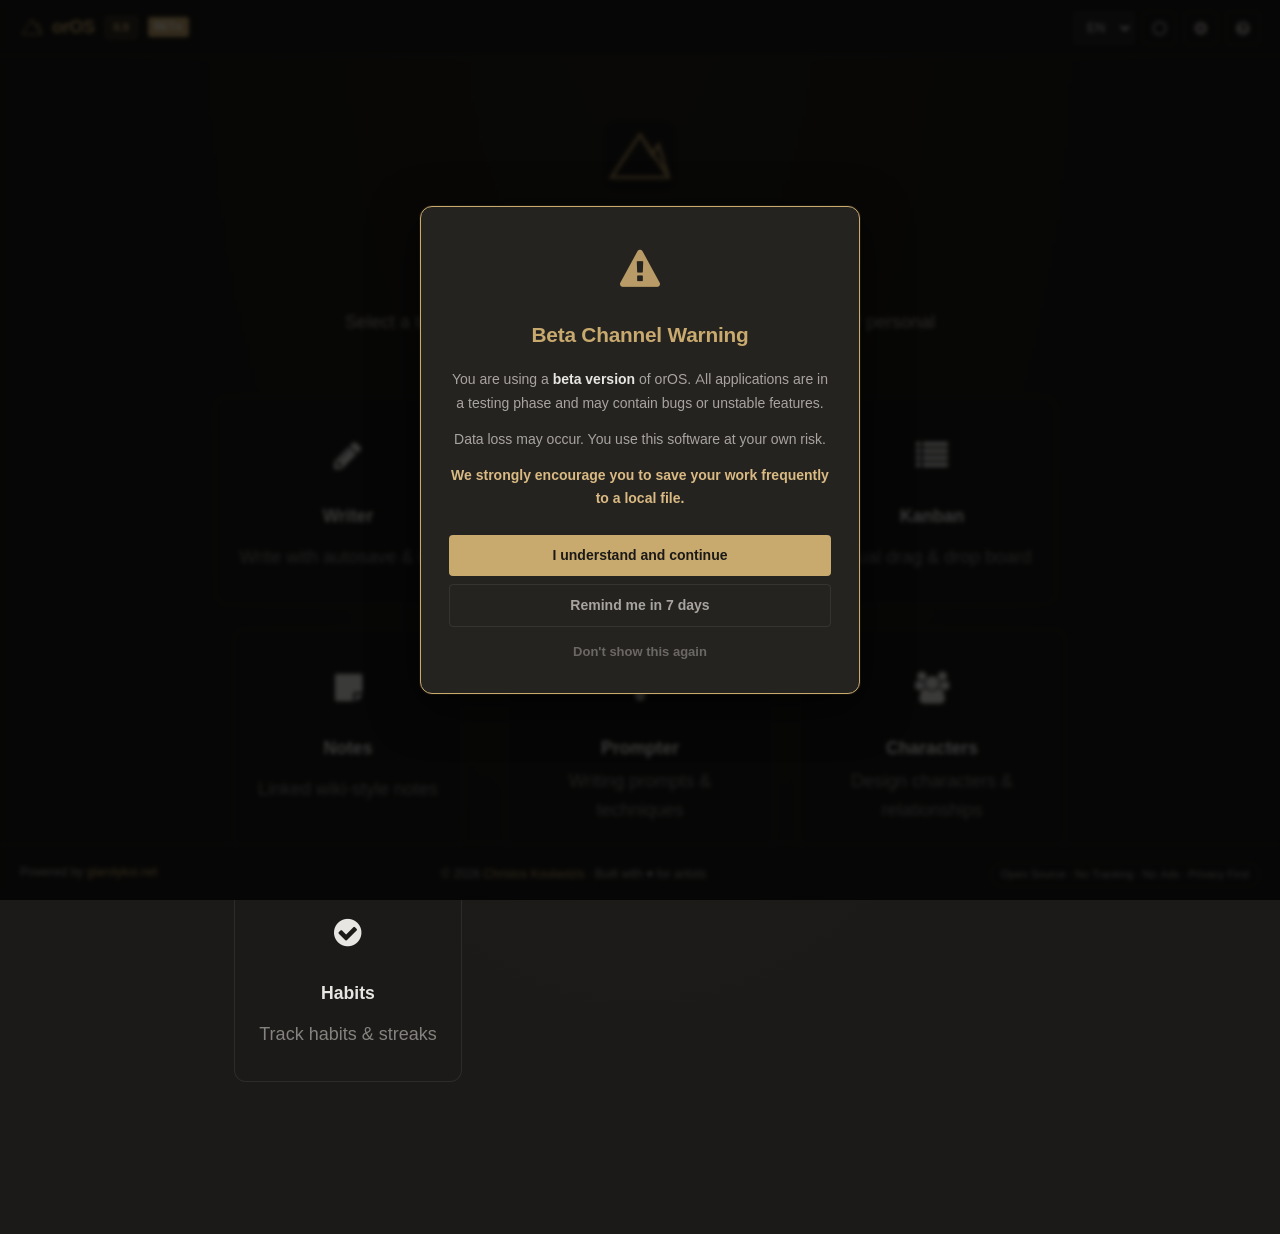
==== index.html @ 5dba9354 "Update" ====
<!DOCTYPE html>
<html lang="en">
<head>
  <meta charset="UTF-8">
  <meta name="viewport" content="width=device-width, initial-scale=1.0">
  <meta name="description" content="orOS — The artist's operating system. Privacy-first creative toolkit. Works offline. No tracking.">
  
  <!-- SEO Meta Tags -->
  <meta name="author" content="Christos Koulaxizis">
  <meta name="robots" content="index, follow">
  <meta name="googlebot" content="index, follow">
  <meta name="theme-color" content="#c8a96e">
  <meta http-equiv="Cache-Control" content="no-cache, no-store, must-revalidate">
  
  <!-- Open Graph / Facebook -->
  <meta property="og:type" content="website">
  <meta property="og:url" content="https://koulaxizis.github.io/oros-beta/">
  <meta property="og:title" content="orOS — The Artist's Operating System">
  <meta property="og:description" content="Privacy-first creative toolkit. Writer, Case Converter, Kanban, Notes, and more. Works offline. No tracking. No ads.">
  <meta property="og:image" content="https://koulaxizis.github.io/oros-beta/og-image.png">
  <meta property="og:locale" content="en_US">
  <meta property="og:site_name" content="orOS">
  
  <!-- Twitter Card -->
  <meta name="twitter:card" content="summary_large_image">
  <meta name="twitter:url" content="https://koulaxizis.github.io/oros-beta/">
  <meta name="twitter:title" content="orOS — The Artist's Operating System">
  <meta name="twitter:description" content="Privacy-first creative toolkit. Writer, Case Converter, Kanban, Notes, and more. Works offline. No tracking. No ads.">
  <meta name="twitter:image" content="https://koulaxizis.github.io/oros-beta/twitter-card.png">
  <meta name="twitter:creator" content="@koulaxizis">
  
  <!-- Additional SEO -->
  <meta name="keywords" content="text editor, case converter, kanban board, wiki notes, privacy, offline, writer, open source, Greek">
  <meta name="distribution" content="global">
  <meta name="rating" content="general">
  
  <!-- Resource Hints -->
  <link rel="preconnect" href="https://koulaxizis.github.io">
  <link rel="dns-prefetch" href="https://koulaxizis.github.io">
  <link rel="prefetch" href="assets/js/writer.js" as="script">
  <link rel="prefetch" href="assets/js/converter.js" as="script">
  <link rel="prefetch" href="assets/js/kanban.js" as="script">
  <link rel="prefetch" href="assets/js/notes.js" as="script">
  
  <!-- hreflang for multi-language -->
  <link rel="alternate" hreflang="en" href="https://koulaxizis.github.io/oros-beta/index.html">
  <link rel="alternate" hreflang="el" href="https://koulaxizis.github.io/oros-beta/index.html?lang=el">
  <link rel="alternate" hreflang="x-default" href="https://koulaxizis.github.io/oros-beta/index.html">
  
  <!-- Structured Data -->
  <script type="application/ld+json">
  {
    "@context": "https://schema.org",
    "@type": "WebSite",
    "name": "orOS",
    "url": "https://koulaxizis.github.io/oros-beta/",
    "author": {
      "@type": "Person",
      "name": "Christos Koulaxizis",
      "url": "https://koulaxizis.gr"
    },
    "description": "Privacy-first creative toolkit. Writer, Case Converter, Kanban, Notes, and more.",
    "inLanguage": ["en", "el"],
    "potentialAction": {
      "@type": "SearchAction",
      "target": "https://koulaxizis.github.io/oros-beta/?q={search_term_string}",
      "query-input": "required name=search_term_string"
    }
  }
  </script>

  <title>orOS — The Artist's Operating System</title>
  <script src="config.js"></script>
  <script>
    if ('serviceWorker' in navigator) {
      window.addEventListener('load', function() {
        navigator.serviceWorker.register(
          OROS_CONFIG.baseHref + 'service-worker.js',
          { scope: OROS_CONFIG.baseHref }
        ).catch(function(err) {
          console.warn('SW registration failed:', err);
        });
      });
    }
  </script>

  <link rel="icon" type="image/svg+xml" href="favicon.svg">
  <link rel="manifest" href="manifest.json">

  <link rel="preload" href="assets/fonts/nunito-regular.woff2" as="font" type="font/woff2" crossorigin>
  <link rel="preload" href="assets/fonts/nunito-medium.woff2" as="font" type="font/woff2" crossorigin>
  <link rel="preload" href="assets/fonts/nunito-semibold.woff2" as="font" type="font/woff2" crossorigin>
  <link rel="preload" href="assets/fonts/nunito-bold.woff2" as="font" type="font/woff2" crossorigin>
  <link rel="preload" href="assets/fonts/nunito-extrabold.woff2" as="font" type="font/woff2" crossorigin>

  <link rel="stylesheet" href="assets/css/icons.css">
  <link rel="stylesheet" href="assets/css/style.css">

  <script src="assets/js/global-settings.js" defer></script>
  <script src="assets/js/seo.js" defer></script>
  <script src="assets/js/components/header.js" defer></script>
  <script src="assets/js/components/footer.js" defer></script>
  <script src="assets/js/main.js" defer></script>

  <style>
    .tool-card-wrapper { position: relative; }
    .tool-info-btn {
      position: absolute;
      top: 8px;
      right: 8px;
      z-index: 10;
      background: var(--bg-panel, #1e1e2e);
      border: 1px solid var(--border-color, #333);
      border-radius: 50%;
      width: 28px;
      height: 28px;
      display: flex;
      align-items: center;
      justify-content: center;
      cursor: pointer;
      color: var(--text-muted, #888);
      font-size: 0.8rem;
      opacity: 0.6;
      transition: opacity 0.2s;
    }
    .tool-info-btn:hover {
      opacity: 1;
      color: var(--primary, #6d4aff);
    }
	
	/* Hide Zen Mode toggle on landing page only */
.landing-page .zen-mode-toggle,
.landing-page #toggle-zen-mode,
.landing-page [data-action="zen"] {
  display: none !important;
}

  </style>
</head>
<body class="landing-page noscript">
  <script>document.body.classList.remove('noscript'); document.body.classList.add('js-enabled');</script>

  <noscript>
    <div class="noscript-message">JavaScript is required for orOS to function. Please enable JavaScript to use this application.</div>
  </noscript>

  <div id="oros-header"></div>

  <section class="hero">
    <div class="container">
      <div class="hero-content">
        <img src="favicon.svg" alt="orOS Logo" class="hero-logo" loading="eager">
        <h1>orOS</h1>
        <p data-i18n="site_tagline">The artist's operating system</p>
        <p data-i18n="tools_intro">Select a tool below. All applications work offline and respect your personal data.</p>
      </div>

      <div class="tools-grid">
        <div class="tool-card-wrapper">
          <a href="writer.html" class="tool-card" aria-label="Open Writer — rich text editor with autosave">
            <div class="tool-icon"><i class="fa fa-pencil"></i></div>
            <h2 class="tool-name" data-i18n="editor_name">Writer</h2>
            <p class="tool-desc" data-i18n="editor_desc">Write with autosave &amp; stats</p>
          </a>
          <button class="tool-info-btn" id="writer-info-btn" aria-label="Writer features" title="Writer features">
            <i class="fa fa-question-circle"></i>
          </button>
        </div>
        <a href="converter.html" class="tool-card" aria-label="Open Case Converter — text transformation tool">
          <div class="tool-icon"><i class="fa fa-text-width"></i></div>
          <h2 class="tool-name" data-i18n="converter_name">Case Converter</h2>
          <p class="tool-desc" data-i18n="converter_desc">Transform text case easily</p>
        </a>
        <a href="kanban.html" class="tool-card" aria-label="Open Kanban — drag and drop kanban board">
          <div class="tool-icon"><i class="fa fa-list-ul"></i></div>
          <h2 class="tool-name" data-i18n="kanban_name">Kanban</h2>
          <p class="tool-desc" data-i18n="kanban_desc">Visual drag &amp; drop board</p>
        </a>
        <a href="notes.html" class="tool-card" aria-label="Open Notes — wiki-style note taking app">
          <div class="tool-icon"><i class="fa fa-sticky-note-o"></i></div>
          <h2 class="tool-name" data-i18n="notes_name">Notes</h2>
          <p class="tool-desc" data-i18n="notes_desc">Linked wiki-style notes</p>
        </a>
        <a href="prompter.html" class="tool-card" aria-label="Open Prompter — writing prompts and inspiration">
          <div class="tool-icon"><i class="fa fa-lightbulb-o"></i></div>
          <h2 class="tool-name" data-i18n="prompter_name">Prompter</h2>
          <p class="tool-desc" data-i18n="prompter_desc">Writing prompts &amp; techniques</p>
        </a>
        <a href="characters.html" class="tool-card" aria-label="Open Characters — character design and relationship mapping">
          <div class="tool-icon"><i class="fa fa-users"></i></div>
          <h2 class="tool-name" data-i18n="characters_name">Characters</h2>
          <p class="tool-desc" data-i18n="characters_desc">Design characters &amp; relationships</p>
        </a>
        <a href="habits.html" class="tool-card" aria-label="Open Habit Tracker — build and track daily habits">
          <div class="tool-icon"><i class="fa fa-check-circle"></i></div>
          <h2 class="tool-name" data-i18n="habits_name">Habits</h2>
          <p class="tool-desc" data-i18n="habits_desc">Track habits &amp; streaks</p>
        </a>
      </div>
    </div>
  </section>

  <!-- Writer Features Modal -->
  <div class="dialog-overlay" id="writer-features-overlay" style="display:none;">
    <div class="dialog dialog-large">
      <div class="dialog-header">
        <h3>Writer — Features</h3>
        <button class="dialog-close" id="btn-close-writer-features"><i class="fa fa-times"></i></button>
      </div>
      <div class="dialog-body">
        <ul class="help-list" style="columns:2;column-gap:32px;line-height:2;">
          <li>Multiple document tabs</li>
          <li>Auto-save on every keystroke</li>
          <li>Writing goals with lock option</li>
          <li>Document outline navigation</li>
          <li>Word frequency analysis</li>
          <li>Comments with text highlighting</li>
          <li>Footnotes with click-to-highlight</li>
          <li>Auto-generated table of contents</li>
          <li>Track changes with accept/reject</li>
          <li>Document templates (built-in + custom)</li>
          <li>Version history with restore</li>
          <li>Special characters &amp; emoji picker</li>
          <li>Writing session timer (Pomodoro)</li>
          <li>Distraction-free Zen Mode</li>
          <li>Quick format menu (Alt + Right-click)</li>
          <li>Smart typography (auto-convert quotes, symbols)</li>
          <li>Custom auto-correction rules</li>
          <li>Typewriter sound effect</li>
          <li>Ctrl+Click links open in new tab</li>
          <li>Import .txt, .md, .rtf, .html</li>
          <li>Export to .txt, .md, .html, .rtf, .pdf</li>
          <li>Database export (settings + all documents)</li>
        </ul>
      </div>
      <div class="dialog-actions">
        <button class="btn-primary" id="btn-close-writer-features-ok">OK</button>
      </div>
    </div>
  </div>

  <div class="settings-modal">
    <div class="settings-modal-overlay"></div>
    <div class="settings-modal-content">
      <div class="settings-header">
        <h2 data-i18n="settings">Settings</h2>
        <button class="settings-close" aria-label="Close settings"><i class="fa fa-times"></i></button>
      </div>
      <div class="settings-body">
        <div class="toggles-container">
  <div class="toggle-row">
    <span class="toggle-label" data-i18n="install_app">Install as App</span>
    <button class="btn-install" id="btn-install" disabled data-i18n="install_app">Install</button>
  </div>
</div>
      </div>
    </div>
  </div>

  <div id="oros-footer"></div>
  
  <script>
    (function() {
      function openModal() {
        var d = document.getElementById('writer-features-overlay');
        if (d) d.style.display = 'flex';
      }
      function closeModal() {
        var d = document.getElementById('writer-features-overlay');
        if (d) d.style.display = 'none';
      }
      document.addEventListener('click', function(e) {
        var infoBtn = e.target.closest ? e.target.closest('#writer-info-btn') : null;
        if (infoBtn) {
          e.preventDefault();
          e.stopPropagation();
          openModal();
          return;
        }
        var closeBtn = e.target.closest ? e.target.closest('#btn-close-writer-features, #btn-close-writer-features-ok') : null;
        if (closeBtn) {
          closeModal();
          return;
        }
        var overlay = e.target.closest ? e.target.closest('#writer-features-overlay') : null;
        if (overlay && e.target.classList.contains('dialog-overlay')) {
          closeModal();
        }
      });
    })();
  </script>

  <!-- ===== ZEN MODE + HELP BUTTON ===== -->
  <script>
    (function() {
      'use strict';

      // --- Help Button → Beta Warning ---
      // Delegated handler — catches help button regardless of when header loads
      document.addEventListener('click', function(e) {
        var helpBtn = e.target.closest ? e.target.closest('#btn-help, .help-btn, [data-help]') : null;
        if (!helpBtn) {
          if (e.target && e.target.id === 'btn-help') helpBtn = e.target;
        }
        if (helpBtn) {
          e.preventDefault();
          e.stopPropagation();
          var overlay = document.getElementById('beta-popup-overlay');
          if (overlay) {
            overlay.classList.add('visible');
          }
        }
      }, true); // capture phase to catch early
    })();
  </script>

  <!-- ===== BETA WARNING POPUP ===== -->
  <div class="beta-popup-overlay" id="beta-popup-overlay">
    <div class="beta-popup">
      <div class="beta-popup-icon">
        <i class="fa fa-exclamation-triangle"></i>
      </div>
      <h2 class="beta-popup-title" data-i18n="beta_popup_title">Beta Channel Warning</h2>
      <div class="beta-popup-body">
        <p id="beta-popup-p1">You are using a <strong>beta version</strong> of orOS. All applications are in a testing phase and may contain bugs or unstable features.</p>
        <p id="beta-popup-p2">Data loss may occur. You use this software at your own risk.</p>
        <p id="beta-popup-p3" class="beta-popup-emphasis">We strongly encourage you to save your work frequently to a local file.</p>
      </div>
      <div class="beta-popup-actions">
        <button class="beta-popup-btn primary" id="beta-popup-accept" data-i18n="beta_popup_accept">I understand and continue</button>
        <button class="beta-popup-btn secondary" id="beta-popup-remind" data-i18n="beta_popup_remind">Remind me in 7 days</button>
        <button class="beta-popup-btn tertiary" id="beta-popup-never" data-i18n="beta_popup_never">Don't show this again</button>
      </div>
    </div>
  </div>

  <script>
    // ===== BETA WARNING LOGIC =====
    (function() {
      'use strict';

      var LS_NEVER = 'oros_beta_warning_never';
      var LS_REMIND = 'oros_beta_warning_remind';
      var SEVEN_DAYS = 7 * 24 * 60 * 60 * 1000;

      function isBetaChannel() {
        if (typeof OROS_CONFIG === 'undefined') return false;
        var ch = OROS_CONFIG.channel || OROS_CONFIG.environment || '';
        return ch.toString().toUpperCase() === 'BETA';
      }

      function shouldShowPopup() {
        if (!isBetaChannel()) return false;
        if (localStorage.getItem(LS_NEVER) === 'true') return false;
        var remindTs = parseInt(localStorage.getItem(LS_REMIND) || '0', 10);
        if (remindTs && (Date.now() - remindTs) < SEVEN_DAYS) return false;
        return true;
      }

      function showPopup() {
        var overlay = document.getElementById('beta-popup-overlay');
        if (overlay) overlay.classList.add('visible');
      }

      function hidePopup() {
        var overlay = document.getElementById('beta-popup-overlay');
        if (overlay) overlay.classList.remove('visible');
      }

      function getTrans(key) {
        var lang = localStorage.getItem('oros-language') || 'en';
        var t = (window.OROS_TRANSLATIONS && window.OROS_TRANSLATIONS[lang]) || {};
        return t[key] || key;
      }

      // Localize buttons and paragraphs
      function localizeButtons() {
        // Buttons (plain text)
        var btns = [
          { id: 'beta-popup-accept', key: 'beta_popup_accept' },
          { id: 'beta-popup-remind', key: 'beta_popup_remind' },
          { id: 'beta-popup-never', key: 'beta_popup_never' }
        ];
        btns.forEach(function(b) {
          var el = document.getElementById(b.id);
          if (el && !el.dataset.localized) {
            el.textContent = getTrans(b.key);
            el.dataset.localized = 'true';
          }
        });

        // Paragraphs (innerHTML preserves <strong> etc.)
        var paras = [
          { id: 'beta-popup-p1', key: 'beta_popup_p1', fallback: 'You are using a <strong>beta version</strong> of orOS. All applications are in a testing phase and may contain bugs or unstable features.' },
          { id: 'beta-popup-p2', key: 'beta_popup_p2', fallback: 'Data loss may occur. You use this software at your own risk.' },
          { id: 'beta-popup-p3', key: 'beta_popup_p3', fallback: 'We strongly encourage you to save your work frequently to a local file.' }
        ];
        paras.forEach(function(p) {
          var el = document.getElementById(p.id);
          if (el && !el.dataset.localized) {
            var val = getTrans(p.key);
            el.innerHTML = (val && val !== p.key) ? val : p.fallback;
            el.dataset.localized = 'true';
          }
        });

        // Title
        var title = document.querySelector('.beta-popup-title');
        if (title && !title.dataset.localized) {
          var tVal = getTrans('beta_popup_title');
          title.textContent = (tVal && tVal !== 'beta_popup_title') ? tVal : 'Beta Channel Warning';
          title.dataset.localized = 'true';
        }
      }

      function init() {
        if (!shouldShowPopup()) return;

        var overlay = document.getElementById('beta-popup-overlay');
        if (!overlay) return;

        localizeButtons();

        // Small delay so it doesn't feel jarring
        setTimeout(showPopup, 600);

        // Accept — just close
        var acceptBtn = document.getElementById('beta-popup-accept');
        if (acceptBtn) {
          acceptBtn.addEventListener('click', function() {
            hidePopup();
          });
        }

        // Remind in 7 days
        var remindBtn = document.getElementById('beta-popup-remind');
        if (remindBtn) {
          remindBtn.addEventListener('click', function() {
            localStorage.setItem(LS_REMIND, String(Date.now()));
            localStorage.removeItem(LS_NEVER);
            hidePopup();
          });
        }

        // Never show again
        var neverBtn = document.getElementById('beta-popup-never');
        if (neverBtn) {
          neverBtn.addEventListener('click', function() {
            localStorage.setItem(LS_NEVER, 'true');
            localStorage.removeItem(LS_REMIND);
            hidePopup();
          });
        }

        // Re-localize when language changes
        window.addEventListener('oros-language-changed', localizeButtons);
        document.addEventListener('languageChanged', localizeButtons);
      }

      if (document.readyState === 'loading') {
        document.addEventListener('DOMContentLoaded', init);
      } else {
        init();
      }
    })();
  </script>

  <script>
    if ('serviceWorker' in navigator) {
      window.addEventListener('load', function() {
        navigator.serviceWorker.register('service-worker.js').catch(function(err) {
          console.warn('SW registration failed:', err);
        });
      });
    }
  </script>

</body>
</html>
---- assets/css/icons.css ----
/* ============================================
   orOS Fork Awesome Icons — Self-hosted
   All icons for Writer, Converter, Kanban, Notes
   ============================================ */

@font-face {
  font-family: 'ForkAwesome';
  font-style: normal;
  font-weight: 400;
  font-display: block;
  src: url('../fonts/forkawesome-webfont.woff2') format('woff2'),
       url('../fonts/forkawesome-webfont.woff') format('woff'),
       url('../fonts/forkawesome-webfont.ttf') format('truetype');
}

.fa {
  font-family: 'ForkAwesome';
  font-weight: 400;
  font-style: normal;
  line-height: 1;
  display: inline-block;
  text-rendering: auto;
  -webkit-font-smoothing: antialiased;
  -moz-osx-font-smoothing: grayscale;
}

/* ===== HEADER ICONS ===== */
.fa-eye-slash:before   { content: '\f070'; }
.fa-eye:before         { content: '\f06e'; }
.fa-cog:before          { content: '\f013'; }
.fa-sun-o:before        { content: '\f185'; }
.fa-moon-o:before       { content: '\f186'; }

/* ===== TOOLBAR — FILE ACTIONS ===== */
.fa-save:before          { content: '\f0c7'; }
.fa-folder-open:before   { content: '\f07c'; }
.fa-trash-o:before       { content: '\f014'; }
.fa-trash:before         { content: '\f1f8'; }
.fa-download:before      { content: '\f019'; }
.fa-pencil:before        { content: '\f040'; }
.fa-copy:before          { content: '\f0c5'; }

/* ===== TOOLBAR — FORMATTING ===== */
.fa-bold:before          { content: '\f032'; }
.fa-italic:before        { content: '\f033'; }
.fa-underline:before     { content: '\f0cd'; }
.fa-strikethrough:before { content: '\f0cc'; }
.fa-header:before        { content: '\f1dc'; }
.fa-list-ul:before       { content: '\f03a'; }
.fa-list-ol:before       { content: '\f0cb'; }
.fa-code:before          { content: '\f121'; }
.fa-font:before          { content: '\f031'; }

/* ===== TOOLBAR — TOOLS ===== */
.fa-bullseye:before      { content: '\f140'; }
.fa-info-circle:before   { content: '\f05a'; }
.fa-search:before        { content: '\f002'; }
.fa-bar-chart:before     { content: '\f080'; }
.fa-sliders:before       { content: '\f1de'; }

/* ===== GOAL BAR ===== */
.fa-check:before         { content: '\f00c'; }
.fa-times:before         { content: '\f00d'; }

/* ===== FIND & REPLACE ===== */
.fa-exchange:before      { content: '\f0ec'; }
.fa-refresh:before       { content: '\f021'; }

/* ===== DROPDOWN ===== */
.fa-caret-down:before    { content: '\f0d7'; }

/* ===== CONTEXT MENU ===== */
.fa-undo:before          { content: '\f0e2'; }
.fa-repeat:before        { content: '\f01e'; }

/* ===== ALIGNMENT ===== */
.fa-align-left:before    { content: '\f036'; }
.fa-align-center:before  { content: '\f037'; }
.fa-align-right:before   { content: '\f038'; }
.fa-align-justify:before { content: '\f039'; }

/* ===== CONVERTER ===== */
.fa-text-width:before    { content: '\f035'; }
.fa-arrow-down:before     { content: '\f063'; }

/* ===== LANDING PAGE TOOL CARDS ===== */
.fa-book:before          { content: '\f02d'; }
.fa-sticky-note-o:before { content: '\f249'; }

/* ===== KANBAN ICONS ===== */
.fa-plus:before          { content: '\f067'; }
.fa-calendar:before      { content: '\f073'; }
.fa-tag:before           { content: '\f02b'; }
.fa-tags:before          { content: '\f02c'; }
.fa-ellipsis-v:before    { content: '\f142'; }
.fa-archive:before       { content: '\f187'; }

/* ===== NOTES ICONS ===== */
.fa-folder:before        { content: '\f07b'; }
.fa-folder-o:before      { content: '\f114'; }
.fa-folder-open-o:before { content: '\f115'; }
.fa-file-text-o:before   { content: '\f0f6'; }
.fa-file-text:before     { content: '\f15c'; }
.fa-chevron-right:before { content: '\f054'; }
.fa-bars:before          { content: '\f0c9'; }
.fa-share-square-o:before { content: '\f14d'; }
.fa-columns:before       { content: '\f0db'; }
.fa-edit:before           { content: '\f044'; }
.fa-link:before           { content: '\f0c1'; }
.fa-clock-o:before        { content: '\f017'; }

/* ===== UTILITY ===== */
.fa-arrow-up:before      { content: '\f062'; }
.fa-arrow-right:before   { content: '\f061'; }
.fa-thumb-tack:before    { content: '\f08d'; }

/* ===== NOTES — MISSING ICONS ===== */
.fa-share-alt:before       { content: '\f1e0'; }
.fa-terminal:before        { content: '\f120'; }
.fa-file-o:before          { content: '\f016'; }
.fa-file-word-o:before     { content: '\f1c2'; }
.fa-file-pdf-o:before      { content: '\f1c1'; }
.fa-database:before        { content: '\f1c0'; }
.fa-upload:before          { content: '\f093'; }
.fa-chevron-up:before      { content: '\f077'; }
.fa-scissors:before        { content: '\f0c4'; }
.fa-clipboard:before       { content: '\f0ea'; }
.fa-check-square-o:before  { content: '\f046'; }

/* ===== PROMPTER ICONS ===== */
.fa-random:before         { content: '\f074'; }
.fa-quote-left:before     { content: '\f10d'; }
.fa-quote-right:before    { content: '\f10e'; }
.fa-music:before          { content: '\f001'; }
.fa-lightbulb-o:before    { content: '\f0eb'; }
.fa-comment:before        { content: '\f075'; }
.fa-comment-o:before      { content: '\f0e5'; } /* ADDED */
.fa-envelope:before       { content: '\f0e0'; }
.fa-star:before           { content: '\f005'; }
.fa-star-o:before         { content: '\f006'; }
.fa-filter:before         { content: '\f0b0'; }

/* ===== CHARACTERS & BETA POPUP ===== */
.fa-users:before                 { content: '\f0c0'; }
.fa-exclamation-triangle:before  { content: '\f071'; }

/* ===== WRITER — MISSING ICONS ===== */
.fa-minus:before        { content: '\f068'; }
.fa-table:before        { content: '\f0ce'; }
.fa-picture-o:before    { content: '\f03e'; }
.fa-indent:before       { content: '\f03c'; }
.fa-outdent:before      { content: '\f03b'; }
.fa-subscript:before    { content: '\f12c'; }
.fa-superscript:before  { content: '\f12b'; }

/* ===== HELP BUTTON ===== */
.fa-question-circle:before { content: '\f059'; }

/* ===== FIND NAVIGATION ===== */
.fa-chevron-down:before { content: '\f078'; }
.fa-chevron-up:before   { content: '\f077'; }
.fa-chevron-left:before { content: '\f053'; }

/* ===== HABIT TRACKER ICONS ===== */
.fa-check-circle:before       { content: '\f058'; }
.fa-heart:before              { content: '\f004'; }
.fa-fire:before               { content: '\f06d'; }
.fa-trophy:before             { content: '\f091'; }
.fa-leaf:before               { content: '\f06c'; }
.fa-bolt:before               { content: '\f0e7'; }
.fa-rocket:before             { content: '\f135'; }
.fa-coffee:before             { content: '\f0f4'; }
.fa-dumbbell:before           { content: '\f109'; }
.fa-water:before              { content: '\f043'; }
.fa-bed:before                { content: '\f236'; }
.fa-running:before            { content: '\f2eb'; }
.fa-apple-whole:before        { content: '\f179'; }
.fa-brain:before              { content: '\f0e4'; }
.fa-spa:before                { content: '\f06c'; }

/* ===== NEWLY ADDED ICONS (Fix #14-#22) ===== */
.fa-keyboard-o:before         { content: '\f11c'; } /* ADDED */
.fa-list-alt:before           { content: '\f022'; } /* ADDED */
.fa-pencil-square-o:before    { content: '\f044'; } /* ADDED */
.fa-history:before            { content: '\f1da'; } /* ADDED */
.fa-sitemap:before            { content: '\f0e8'; } /* ADDED */
.fa-play:before               { content: '\f04b'; } /* ADDED */
.fa-stop:before               { content: '\f04d'; } /* ADDED */
.fa-pause:before              { content: '\f04c'; } /* ADDED */

/* ===== PHASE 3 — MISSING ICONS ===== */
.fa-bookmark:before       { content: '\f02e'; }
.fa-bookmark-o:before     { content: '\f097'; }
.fa-camera:before          { content: '\f030'; }
.fa-paragraph:before       { content: '\f1dd'; }
.fa-video-camera:before { content: '\f03d'; }
---- assets/css/style.css ----
/* ============================================
   orOS — Global Stylesheet v1.0
   Shared: Fonts, Variables, Layout, Components
   ============================================ */

/* ===== FONTS ===== */
@font-face {
  font-family: 'Nunito';
  font-style: normal;
  font-weight: 400;
  font-display: swap;
  src: url('../fonts/nunito-regular.woff2') format('woff2');
}
@font-face {
  font-family: 'Nunito';
  font-style: normal;
  font-weight: 500;
  font-display: swap;
  src: url('../fonts/nunito-medium.woff2') format('woff2');
}
@font-face {
  font-family: 'Nunito';
  font-style: normal;
  font-weight: 600;
  font-display: swap;
  src: url('../fonts/nunito-semibold.woff2') format('woff2');
}
@font-face {
  font-family: 'Nunito';
  font-style: normal;
  font-weight: 700;
  font-display: swap;
  src: url('../fonts/nunito-bold.woff2') format('woff2');
}
@font-face {
  font-family: 'Nunito';
  font-style: normal;
  font-weight: 800;
  font-display: swap;
  src: url('../fonts/nunito-extrabold.woff2') format('woff2');
}

/* ===== VARIABLES ===== */
:root {
  --font-primary: 'Nunito', -apple-system, BlinkMacSystemFont, 'Segoe UI', Roboto, sans-serif;
  --bg-dark: #1b1a18;
  --bg-surface: #1b1a18;
  --bg-toolbar: #141312;
  --bg-panel: #252320;
  --bg-input: #28262a;
  --bg-hover: rgba(255, 255, 255, 0.06);
  --text-primary: #e8e6e3;
  --text-secondary: #a8a4a0;
  --text-muted: #6b6864;
  --accent-gold: #c8a96e;
  --accent-gold-light: #daba83;
  --accent-gold-dim: rgba(200, 169, 110, 0.15);
  --border-color: rgba(255, 255, 255, 0.08);
  --border-hover: rgba(255, 255, 255, 0.15);
  --danger: #e57373;
  --success: #81c784;
  --radius-sm: 4px;
  --radius-md: 8px;
  --radius-lg: 12px;
  --transition: 150ms ease;
}

/* ===== RESET ===== */
* {
  margin: 0;
  padding: 0;
  box-sizing: border-box;
}

html {
  height: 100%;
}

body {
  height: 100%;
  overflow: hidden;
  font-family: var(--font-primary);
  background: var(--bg-dark);
  color: var(--text-primary);
  font-size: 15px;
  line-height: 1.6;
  -webkit-font-smoothing: antialiased;
  -moz-osx-font-smoothing: grayscale;
}

/* ===== LANDING PAGE OVERRIDE ===== */
body.landing-page {
  height: auto !important;
  min-height: 100vh;
  overflow-y: auto !important;
}

/* ===== KANBAN PAGE OVERRIDE ===== */
body.kanban-page {
  height: 100vh;
  overflow-y: auto !important;
  overflow-x: hidden;
}

/* ===== HEADER COMPONENT ===== */
.header {
  position: fixed;
  top: 0;
  left: 0;
  right: 0;
  height: 56px;
  background: var(--bg-dark);
  border-bottom: 1px solid var(--border-color);
  z-index: 1000;
  display: flex;
  align-items: center;
}

.header .header-content {
  display: flex;
  align-items: center;
  justify-content: space-between;
  width: 100%;
  max-width: 1400px;
  margin: 0 auto;
  padding: 0 20px;
}

.header-left {
  display: flex;
  align-items: center;
  gap: 10px;
}

.logo-link {
  display: flex;
  align-items: center;
  gap: 8px;
  text-decoration: none;
  color: var(--text-primary);
}

.logo-icon {
  width: 24px;
  height: 24px;
  flex-shrink: 0;
}

.logo-text {
  font-family: var(--font-primary);
  font-size: 18px;
  font-weight: 700;
  letter-spacing: -0.02em;
  color: var(--accent-gold);
}

.version-badge {
  background: var(--accent-gold-dim);
  color: var(--accent-gold-light);
  font-size: 11px;
  padding: 2px 8px;
  border-radius: var(--radius-sm);
  font-weight: 600;
  border: 1px solid var(--border-color);
}

.channel-badge.beta {
  font-size: 10px;
  font-weight: 700;
  color: #fff;
  background: var(--accent-gold);
  padding: 2px 6px;
  border-radius: 3px;
  letter-spacing: 0.5px;
}

.header-right {
  display: flex;
  align-items: center;
  gap: 8px;
}

.lang-select {
  background: var(--bg-input);
  color: var(--text-primary);
  border: 1px solid var(--border-color);
  border-radius: var(--radius-sm);
  padding: 5px 8px;
  font-family: var(--font-primary);
  font-size: 13px;
  cursor: pointer;
  outline: none;
  min-width: 60px;
}

.lang-select:hover {
  border-color: var(--border-hover);
}

.lang-select:focus {
  border-color: var(--accent-gold);
}

.header-btn {
  background: none;
  border: 1px solid var(--border-color);
  color: var(--text-secondary);
  width: 34px;
  height: 34px;
  border-radius: var(--radius-sm);
  cursor: pointer;
  display: flex;
  align-items: center;
  justify-content: center;
  font-size: 16px;
  transition: var(--transition);
  font-family: inherit;
}

.header-btn:hover {
  color: var(--accent-gold);
  border-color: var(--accent-gold);
  background: var(--accent-gold-dim);
}

/* ===== FOOTER COMPONENT ===== */
.footer {
  position: fixed;
  bottom: 0;
  left: 0;
  right: 0;
  height: 56px;
  background: var(--bg-dark);
  border-top: 1px solid var(--border-color);
  z-index: 1000;
  display: flex;
  align-items: center;
}

.footer-content {
  display: flex;
  align-items: center;
  justify-content: space-between;
  width: 100%;
  padding: 0 20px;
  box-sizing: border-box;
  gap: 20px;
}

.footer-left {
  display: flex;
  align-items: center;
  gap: 8px;
  font-size: 12px;
  color: var(--text-secondary);
  white-space: nowrap;
}

.footer-version {
  font-weight: 600;
  color: var(--accent-gold);
}

.footer-date {
  color: var(--text-secondary);
}

.footer-center {
  text-align: center;
  flex: 1;
}

.footer-credits {
  font-size: 12px;
  color: var(--text-secondary);
}

.footer-link {
  color: var(--accent-gold);
  text-decoration: none;
}

.footer-link:hover {
  text-decoration: underline;
}

.footer-right {
  white-space: nowrap;
}

.footer-badge {
  font-size: 11px;
  color: var(--text-secondary);
  padding: 4px 10px;
  border: 1px solid var(--border-color);
  border-radius: 12px;
}

.footer-powered {
  font-size: 12px;
  color: var(--text-secondary);
  white-space: nowrap;
}

/* ===== BACK TO TOP BUTTON ===== */
.back-to-top {
  position: fixed;
  bottom: 2rem;
  right: 2rem;
  background-color: var(--accent-gold);
  color: white;
  border: none;
  border-radius: 50%;
  width: 3rem;
  height: 3rem;
  cursor: pointer;
  opacity: 0;
  visibility: hidden;
  transition: all 0.3s;
  z-index: 99;
  font-size: 1.2rem;
  font-weight: 700;
  display: flex;
  align-items: center;
  justify-content: center;
}

.back-to-top.visible {
  opacity: 1;
  visibility: visible;
}

.back-to-top:hover {
  transform: translateY(-3px);
  box-shadow: 0 5px 15px rgba(200, 169, 110, 0.4);
}

/* ===== LANDING PAGE HERO & TOOLS GRID ===== */
.hero {
  text-align: center;
  padding: calc(4rem + 56px) 0 4rem;
  background: linear-gradient(135deg, var(--bg-surface), var(--bg-dark));
  position: relative;
}

.hero::after {
  content: '';
  position: absolute;
  inset: 0;
  background: radial-gradient(ellipse at 50% 0%, rgba(200, 169, 110, 0.06) 0%, transparent 60%);
  pointer-events: none;
  z-index: 0;
}

.hero > .container {
  position: relative;
  z-index: 1;
}

.hero-logo {
  width: 72px;
  height: 72px;
  margin-bottom: 1rem;
  opacity: 0.85;
}

.hero h1 {
  font-family: var(--font-primary);
  font-size: 3.5rem;
  margin-bottom: 0.5rem;
  letter-spacing: -0.03em;
  line-height: 1;
}

.hero h1 b {
  font-weight: 800;
}

.hero h1 i {
  font-style: normal;
  color: var(--accent-gold);
  font-weight: 800;
}

.hero p {
  color: var(--text-secondary);
  font-size: 1.125rem;
  max-width: 600px;
  margin: 0 auto;
  font-weight: 500;
}

.container {
  max-width: 900px;
  margin: 0 auto;
  padding: 0 1.5rem;
  width: 100%;
}

.tools-grid {
  display: grid;
  grid-template-columns: repeat(auto-fill, minmax(250px, 1fr));
  gap: 1.5rem;
  padding: 2rem 0 calc(2rem + 56px);
  justify-items: center;
}

.tool-card {
  background-color: var(--bg-surface);
  border: 1px solid var(--border-color);
  border-radius: var(--radius-lg);
  padding: 1.5rem;
  text-decoration: none;
  color: var(--text-primary);
  transition: transform 0.25s cubic-bezier(0.4, 0, 0.2, 1),
              box-shadow 0.25s cubic-bezier(0.4, 0, 0.2, 1),
              border-color 0.25s ease;
  display: flex;
  flex-direction: column;
  align-items: center;
  text-align: center;
  min-width: 220px;
  max-width: 300px;
}

.tool-card:hover {
  transform: translateY(-6px);
  box-shadow: 0 12px 36px rgba(0, 0, 0, 0.2), 0 0 0 1px rgba(200, 169, 110, 0.15);
  border-color: var(--accent-gold);
}

.tool-card:hover .tool-icon {
  color: var(--accent-gold);
  transform: scale(1.1);
  transition: transform 0.25s ease, color 0.25s ease;
}

.tool-icon {
  font-size: 2.5rem;
  margin-bottom: 1rem;
  transition: transform 0.25s ease, color 0.25s ease;
}

.tool-icon .fa {
  font-size: 2rem;
}

.tool-name {
  font-size: 1.1rem;
  font-weight: 700;
  margin-bottom: 0.3rem;
}

.tool-desc {
  font-size: 0.78rem;
  color: var(--text-secondary);
  opacity: 0.75;
  min-height: 2.5em;
  display: flex;
  align-items: center;
  justify-content: center;
  text-align: center;
}

/* ===== SETTINGS MODAL ===== */
.settings-modal {
  position: fixed;
  inset: 0;
  z-index: 10002;
  display: flex;
  align-items: center;
  justify-content: center;
  opacity: 0;
  pointer-events: none;
  font-family: var(--font-primary);
  transition: opacity 0.2s ease;
}

.settings-modal.visible {
  opacity: 1;
  pointer-events: auto;
}

.settings-modal-overlay {
  position: absolute;
  inset: 0;
  background: rgba(0, 0, 0, 0.6);
}

.settings-modal-content {
  position: relative;
  background: var(--bg-panel);
  border: 1px solid var(--border-color);
  border-radius: 12px;
  width: 520px;
  max-width: 90vw;
  max-height: 80vh;
  overflow-y: auto;
  box-shadow: 0 8px 32px rgba(0, 0, 0, 0.5);
}

.settings-header {
  display: flex;
  align-items: center;
  justify-content: space-between;
  padding: 16px 20px;
  border-bottom: 1px solid var(--border-color);
}

.settings-header h2 {
  margin: 0;
  font-size: 18px;
  font-weight: 600;
  color: var(--text-primary);
}

.settings-close {
  background: none;
  border: none;
  color: var(--text-secondary);
  font-size: 22px;
  cursor: pointer;
  padding: 0;
  width: 28px;
  height: 28px;
  display: flex;
  align-items: center;
  justify-content: center;
  border-radius: 4px;
}

.settings-close:hover {
  color: var(--danger);
  background: rgba(224, 108, 90, 0.1);
}

.settings-nav {
  display: flex;
  gap: 4px;
  padding: 12px 20px 0;
  border-bottom: 1px solid var(--border-color);
}

.tab-btn {
  background: none;
  border: none;
  border-bottom: 2px solid transparent;
  color: var(--text-secondary);
  padding: 8px 16px;
  font-size: 14px;
  cursor: pointer;
  font-family: inherit;
  transition: var(--transition);
}

.tab-btn.active {
  color: var(--accent-gold);
  border-bottom-color: var(--accent-gold);
}

.tab-btn:hover {
  color: var(--accent-gold);
}

.settings-body {
  padding: 20px;
}

.toggles-container {
  display: flex;
  flex-direction: column;
  gap: 12px;
}

.toggle-row {
  display: flex;
  align-items: center;
  justify-content: space-between;
  padding: 8px 0;
  gap: 16px;
}

.toggle-label {
  font-size: 14px;
  color: var(--text-primary);
  flex: 1;
  min-width: 0;
}

.switch {
  position: relative;
  display: inline-block;
  width: 40px;
  height: 22px;
}

.switch input {
  opacity: 0;
  width: 0;
  height: 0;
}

.slider {
  position: absolute;
  cursor: pointer;
  inset: 0;
  background: var(--border-color);
  border-radius: 22px;
  transition: var(--transition);
}

.slider::before {
  content: '';
  position: absolute;
  height: 16px;
  width: 16px;
  left: 3px;
  bottom: 3px;
  background: var(--text-secondary);
  border-radius: 50%;
  transition: var(--transition);
}

.switch input:checked + .slider {
  background: var(--accent-gold);
}

.switch input:checked + .slider::before {
  transform: translateX(18px);
  background: #fff;
}

.settings-divider,
.settings-subdivider {
  height: 1px;
  background: var(--border-color);
  margin: 12px 0;
}

.shortcut-table {
  width: 100%;
  border-collapse: collapse;
  font-size: 13px;
}

.shortcut-table th {
  text-align: left;
  color: var(--text-secondary);
  padding: 6px 8px;
  border-bottom: 1px solid var(--border-color);
  font-weight: 600;
}

.shortcut-table td {
  padding: 6px 8px;
  color: var(--text-primary);
  border-bottom: 1px solid var(--border-color);
}

.shortcut-table kbd {
  background: var(--bg-dark);
  border: 1px solid var(--border-color);
  border-radius: 4px;
  padding: 2px 6px;
  font-size: 12px;
  font-family: monospace;
  color: var(--accent-gold);
}

.settings-note {
  font-size: 12px;
  color: var(--text-secondary);
  margin-top: 12px;
  padding: 8px 12px;
  background: var(--bg-dark);
  border-radius: 6px;
  border: 1px solid var(--border-color);
}

.install-section {
  margin-top: 16px;
  text-align: center;
}

.btn-install {
  background: var(--accent-gold);
  color: #1b1a18;
  border: none;
  border-radius: var(--radius-sm);
  padding: 10px 24px;
  font-size: 14px;
  font-weight: 600;
  cursor: pointer;
  font-family: inherit;
}

.btn-install:hover {
  background: var(--accent-gold-light);
}

.btn-install:disabled {
  opacity: 0.5;
  cursor: default;
}

.beta-section {
  margin-top: 16px;
  padding: 12px;
  background: var(--bg-dark);
  border-radius: 6px;
  border: 1px solid var(--border-color);
}

.beta-header {
  font-size: 13px;
  font-weight: 600;
  color: var(--accent-gold);
  margin-bottom: 6px;
}

.beta-warning {
  font-size: 12px;
  color: var(--text-secondary);
  margin: 0 0 8px 0;
}

.beta-links {
  display: flex;
  gap: 8px;
}

.beta-btn {
  display: inline-block;
  font-size: 12px;
  color: var(--accent-gold);
  text-decoration: none;
  border: 1px solid var(--border-color);
  padding: 4px 10px;
  border-radius: 4px;
}

.beta-btn:hover {
  background: var(--accent-gold-dim);
}

.settings-modal-content .settings-body,
.settings-modal-content .tab-panel,
.settings-modal-content .toggles-container {
  width: 100%;
  box-sizing: border-box;
}

/* ===== ACCESSIBILITY & UTILITIES ===== */
.visually-hidden {
  position: absolute !important;
  width: 1px !important;
  height: 1px !important;
  padding: 0 !important;
  margin: -1px !important;
  overflow: hidden !important;
  clip: rect(0, 0, 0, 0) !important;
  white-space: nowrap !important;
  border: 0 !important;
}

.noscript-message {
  display: block !important;
  text-align: center;
  padding: 2rem;
  background: var(--bg-panel);
  color: var(--danger);
  font-size: 1.1rem;
  border-top: 1px solid var(--border-color);
}

body:not(.js-enabled) .noscript-message {
  display: block;
}

/* ===== BETA WARNING POPUP ===== */
.beta-popup-overlay {
  position: fixed;
  inset: 0;
  z-index: 10010;
  display: flex;
  align-items: center;
  justify-content: center;
  opacity: 0;
  pointer-events: none;
  transition: opacity 0.3s ease;
  padding: 1rem;
}

.beta-popup-overlay.visible {
  opacity: 1;
  pointer-events: auto;
}

.beta-popup-overlay::before {
  content: '';
  position: absolute;
  inset: 0;
  background: rgba(0, 0, 0, 0.75);
  backdrop-filter: blur(2px);
}

.beta-popup {
  position: relative;
  background: var(--bg-panel);
  border: 1px solid var(--accent-gold);
  border-radius: var(--radius-lg);
  padding: 2rem 1.75rem 1.5rem;
  max-width: 440px;
  width: 100%;
  box-shadow: 0 12px 48px rgba(0, 0, 0, 0.6), 0 0 0 1px rgba(200, 169, 110, 0.1);
  text-align: center;
  transform: translateY(12px);
  transition: transform 0.3s ease;
}

.beta-popup-overlay.visible .beta-popup {
  transform: translateY(0);
}

.beta-popup-icon {
  font-size: 2.5rem;
  color: var(--accent-gold);
  margin-bottom: 1rem;
  opacity: 0.9;
}

.beta-popup-icon .fa {
  font-size: 2.5rem;
}

.beta-popup-title {
  font-size: 1.3rem;
  font-weight: 800;
  color: var(--accent-gold);
  margin-bottom: 1rem;
  letter-spacing: -0.01em;
}

.beta-popup-body {
  margin-bottom: 1.5rem;
}

.beta-popup-body p {
  font-size: 14px;
  line-height: 1.7;
  color: var(--text-secondary);
  margin-bottom: 0.75rem;
}

.beta-popup-body p strong {
  color: var(--text-primary);
  font-weight: 700;
}

.beta-popup-emphasis {
  color: var(--accent-gold-light) !important;
  font-weight: 600 !important;
}

.beta-popup-actions {
  display: flex;
  flex-direction: column;
  gap: 8px;
}

.beta-popup-btn {
  border: none;
  border-radius: var(--radius-sm);
  padding: 11px 16px;
  font-family: var(--font-primary);
  font-size: 14px;
  font-weight: 700;
  cursor: pointer;
  transition: var(--transition);
  width: 100%;
}

.beta-popup-btn.primary {
  background: var(--accent-gold);
  color: #1b1a18;
}

.beta-popup-btn.primary:hover {
  background: var(--accent-gold-light);
  transform: translateY(-1px);
  box-shadow: 0 4px 16px rgba(200, 169, 110, 0.3);
}

.beta-popup-btn.secondary {
  background: transparent;
  color: var(--text-secondary);
  border: 1px solid var(--border-color);
}

.beta-popup-btn.secondary:hover {
  border-color: var(--accent-gold);
  color: var(--accent-gold-light);
  background: var(--accent-gold-dim);
}

.beta-popup-btn.tertiary {
  background: transparent;
  color: var(--text-muted);
  font-size: 13px;
  font-weight: 600;
  padding: 8px;
}

.beta-popup-btn.tertiary:hover {
  color: var(--text-secondary);
}

/* ===== GLOBAL SCROLLBAR ===== */
* {
  scrollbar-width: thin;
  scrollbar-color: var(--border-color) transparent;
}

*::-webkit-scrollbar {
  width: 8px;
  height: 8px;
}

*::-webkit-scrollbar-track {
  background: transparent;
}

*::-webkit-scrollbar-thumb {
  background: var(--border-color);
  border-radius: 4px;
}

*::-webkit-scrollbar-thumb:hover {
  background: var(--border-hover);
}

*::-webkit-scrollbar-corner {
  background: transparent;
}

/* ===== ENTRANCE ANIMATIONS ===== */
@keyframes oros-fade-up {
  from {
    opacity: 0;
    transform: translateY(20px);
  }

  to {
    opacity: 1;
    transform: translateY(0);
  }
}

@keyframes oros-float {
  0%, 100% {
    transform: translateY(0);
  }

  50% {
    transform: translateY(-6px);
  }
}

.hero-content > * {
  animation: oros-fade-up 0.6s ease-out backwards;
}

.hero-content > *:nth-child(1) {
  animation-delay: 0.05s;
}

.hero-content > *:nth-child(2) {
  animation-delay: 0.15s;
}

.hero-content > *:nth-child(3) {
  animation-delay: 0.25s;
}

.hero-content > *:nth-child(4) {
  animation-delay: 0.35s;
}

.hero-logo {
  animation: oros-fade-up 0.6s ease-out 0.05s backwards,
             oros-float 4s ease-in-out 1s infinite;
}

.tool-card {
  animation: oros-fade-up 0.5s ease-out backwards;
}

.tool-card:nth-child(1) {
  animation-delay: 0.40s;
}

.tool-card:nth-child(2) {
  animation-delay: 0.46s;
}

.tool-card:nth-child(3) {
  animation-delay: 0.52s;
}

.tool-card:nth-child(4) {
  animation-delay: 0.58s;
}

.tool-card:nth-child(5) {
  animation-delay: 0.64s;
}

.tool-card:nth-child(6) {
  animation-delay: 0.70s;
}

/* ===== FOCUS STATES ===== */
.tool-card:focus-visible {
  outline: 2px solid var(--accent-gold);
  outline-offset: 4px;
  border-color: var(--accent-gold);
}

.header-btn:focus-visible,
.settings-close:focus-visible,
.beta-popup-btn:focus-visible,
.lang-select:focus-visible {
  outline: 2px solid var(--accent-gold);
  outline-offset: 2px;
}

/* ===== LIGHT THEME ===== */
[data-theme="light"] {
  --bg-dark: #faf9f7;
  --bg-surface: #f0efed;
  --bg-toolbar: #e8e6e3;
  --bg-panel: #ffffff;
  --bg-input: #f0efed;
  --bg-hover: rgba(0, 0, 0, 0.04);
  --text-primary: #2a2825;
  --text-secondary: #6a6660;
  --text-muted: #a09c98;
  --border-color: rgba(0, 0, 0, 0.08);
  --border-hover: rgba(0, 0, 0, 0.15);
}

@media print {
  [data-theme="light"] .rich-editor {
    background: #fff;
    color: #000;
  }
}

/* ===== RESPONSIVE ===== */
@media (max-width: 768px) {
  .hero {
    padding: calc(2.5rem + 56px) 0 2.5rem;
  }

  .hero h1 {
    font-size: 2.5rem;
  }

  .hero p {
    font-size: 1rem;
  }

  .tools-grid {
    gap: 1rem;
    padding: 1rem 0 calc(1rem + 56px);
  }

  .tool-card {
    min-width: 0;
    max-width: none;
    padding: 1.25rem;
  }

  .header {
    height: 48px;
  }

  .version-badge {
    display: none;
  }

  .footer {
    height: 48px;
  }
}

@media (max-width: 480px) {
  .hero {
    padding: calc(2.5rem + 48px) 0 2.5rem;
  }

  .hero h1 {
    font-size: 2.5rem;
  }

  .hero p {
    font-size: 1rem;
  }

  .tools-grid {
    gap: 1rem;
    padding: 1rem 0 calc(1rem + 48px);
  }

  .tool-card {
    min-width: 0;
    max-width: none;
    padding: 1.25rem;
  }
}

/* ===== REDUCED MOTION ===== */
@media (prefers-reduced-motion: reduce) {
  *,
  *::before,
  *::after {
    animation-duration: 0.01ms !important;
    animation-iteration-count: 1 !important;
    transition-duration: 0.01ms !important;
  }
}

/* Tool card info button */
.tool-card-wrapper {
  position: relative;
}
.tool-info-btn {
  position: absolute;
  top: 8px;
  right: 8px;
  background: none;
  border: none;
  color: var(--text-muted, #888);
  cursor: pointer;
  font-size: 16px;
  padding: 4px;
  border-radius: 50%;
  transition: color 0.2s, background 0.2s;
  z-index: 2;
}
.tool-info-btn:hover {
  color: var(--accent-gold, #c8a96e);
  background: rgba(200, 169, 110, 0.1);
}

/* ===== DIALOG MODALS ===== */
.dialog-overlay {
  position: fixed;
  inset: 0;
  z-index: 10003;
  display: none;
  align-items: center;
  justify-content: center;
  background: rgba(0, 0, 0, 0.6);
  backdrop-filter: blur(2px);
}

.dialog-overlay[style*="display: flex"] {
  display: flex !important;
}

.dialog {
  position: relative;
  background: var(--bg-panel);
  border: 1px solid var(--border-color);
  border-radius: 12px;
  max-width: 600px;
  min-width: 320px;
  width: 90vw;
  max-height: 85vh;
  overflow-y: auto;
  box-shadow: 0 12px 48px rgba(0, 0, 0, 0.6);
  animation: dialog-enter 0.2s ease-out;
}

@keyframes dialog-enter {
  from {
    opacity: 0;
    transform: scale(0.95) translateY(-12px);
  }
  to {
    opacity: 1;
    transform: scale(1) translateY(0);
  }
}

.dialog-large {
  max-width: 800px;
}

.dialog-header {
  display: flex;
  align-items: center;
  justify-content: space-between;
  padding: 16px 20px;
  border-bottom: 1px solid var(--border-color);
  background: var(--bg-toolbar);
  border-radius: 12px 12px 0 0;
}

.dialog-header h3 {
  margin: 0;
  font-size: 18px;
  font-weight: 600;
  color: var(--text-primary);
}

.dialog-close {
  background: none;
  border: none;
  color: var(--text-secondary);
  font-size: 24px;
  cursor: pointer;
  padding: 0;
  width: 32px;
  height: 32px;
  display: flex;
  align-items: center;
  justify-content: center;
  border-radius: 6px;
  transition: var(--transition);
}

.dialog-close:hover {
  color: var(--danger);
  background: rgba(224, 108, 90, 0.1);
}

.dialog-body {
  padding: 20px;
  color: var(--text-primary);
  line-height: 1.7;
}

.dialog-body ul {
  list-style: none;
  padding: 0;
  margin: 0;
}

.dialog-body li {
  padding: 6px 0;
  border-bottom: 1px solid var(--border-color);
  color: var(--text-secondary);
}

.dialog-body li:last-child {
  border-bottom: none;
}

.help-list {
  columns: 2;
  column-gap: 32px;
  line-height: 2;
}

.help-list li {
  break-inside: avoid;
}

.dialog-actions {
  display: flex;
  justify-content: flex-end;
  gap: 12px;
  padding: 16px 20px;
  border-top: 1px solid var(--border-color);
  background: var(--bg-toolbar);
  border-radius: 0 0 12px 12px;
}

.btn-primary {
  background: var(--accent-gold);
  color: #1b1a18;
  border: none;
  border-radius: var(--radius-sm);
  padding: 10px 24px;
  font-size: 14px;
  font-weight: 700;
  cursor: pointer;
  font-family: inherit;
  transition: var(--transition);
}

.btn-primary:hover {
  background: var(--accent-gold-light);
  transform: translateY(-1px);
  box-shadow: 0 4px 16px rgba(200, 169, 110, 0.3);
}

/* Click outside to close */
.dialog-overlay::before {
  content: '';
  position: absolute;
  inset: 0;
}

.dialog-overlay > *:not(.dialog) {
  pointer-events: none;
}

/* ===== HIDE ZEN MODE ON LANDING PAGE ===== */
body.landing-page #btn-zen,
body.landing-page .btn-zen,
body.landing-page [data-action="zen"],
body.landing-page #toggle-zen-mode,
body.landing-page .toggle-row:has(#toggle-zen-mode),
body.landing-page .zen-toggle,
body.landing-page [id*="zen"]:not(.hero):not(.hero *) {
  display: none !important;
}
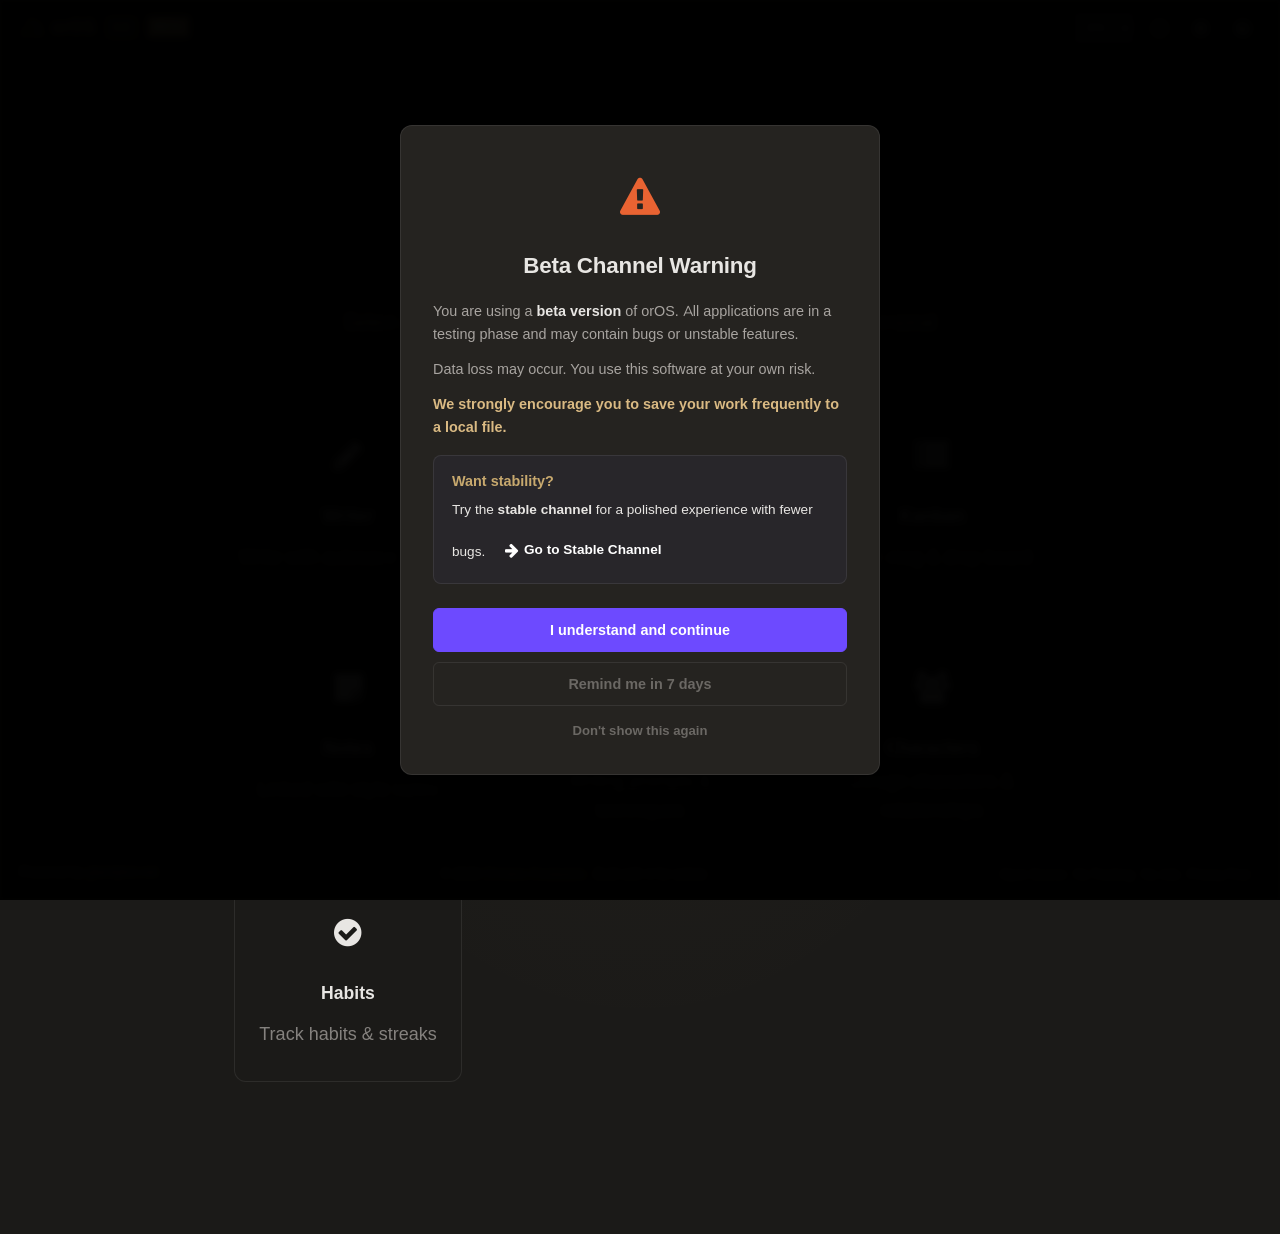
==== commit 4044ecd0: "Update index.html" ====
--- a/index.html
+++ b/index.html
@@ -4,14 +4,14 @@
   <meta charset="UTF-8">
   <meta name="viewport" content="width=device-width, initial-scale=1.0">
   <meta name="description" content="orOS — The artist's operating system. Privacy-first creative toolkit. Works offline. No tracking.">
-  
+
   <!-- SEO Meta Tags -->
   <meta name="author" content="Christos Koulaxizis">
   <meta name="robots" content="index, follow">
   <meta name="googlebot" content="index, follow">
   <meta name="theme-color" content="#c8a96e">
   <meta http-equiv="Cache-Control" content="no-cache, no-store, must-revalidate">
-  
+
   <!-- Open Graph / Facebook -->
   <meta property="og:type" content="website">
   <meta property="og:url" content="https://koulaxizis.github.io/oros-beta/">
@@ -20,7 +20,7 @@
   <meta property="og:image" content="https://koulaxizis.github.io/oros-beta/og-image.png">
   <meta property="og:locale" content="en_US">
   <meta property="og:site_name" content="orOS">
-  
+
   <!-- Twitter Card -->
   <meta name="twitter:card" content="summary_large_image">
   <meta name="twitter:url" content="https://koulaxizis.github.io/oros-beta/">
@@ -28,12 +28,12 @@
   <meta name="twitter:description" content="Privacy-first creative toolkit. Writer, Case Converter, Kanban, Notes, and more. Works offline. No tracking. No ads.">
   <meta name="twitter:image" content="https://koulaxizis.github.io/oros-beta/twitter-card.png">
   <meta name="twitter:creator" content="@koulaxizis">
-  
+
   <!-- Additional SEO -->
   <meta name="keywords" content="text editor, case converter, kanban board, wiki notes, privacy, offline, writer, open source, Greek">
   <meta name="distribution" content="global">
   <meta name="rating" content="general">
-  
+
   <!-- Resource Hints -->
   <link rel="preconnect" href="https://koulaxizis.github.io">
   <link rel="dns-prefetch" href="https://koulaxizis.github.io">
@@ -41,12 +41,12 @@
   <link rel="prefetch" href="assets/js/converter.js" as="script">
   <link rel="prefetch" href="assets/js/kanban.js" as="script">
   <link rel="prefetch" href="assets/js/notes.js" as="script">
-  
+
   <!-- hreflang for multi-language -->
   <link rel="alternate" hreflang="en" href="https://koulaxizis.github.io/oros-beta/index.html">
   <link rel="alternate" hreflang="el" href="https://koulaxizis.github.io/oros-beta/index.html?lang=el">
   <link rel="alternate" hreflang="x-default" href="https://koulaxizis.github.io/oros-beta/index.html">
-  
+
   <!-- Structured Data -->
   <script type="application/ld+json">
   {
@@ -90,7 +90,7 @@
   <link rel="preload" href="assets/fonts/nunito-regular.woff2" as="font" type="font/woff2" crossorigin>
   <link rel="preload" href="assets/fonts/nunito-medium.woff2" as="font" type="font/woff2" crossorigin>
   <link rel="preload" href="assets/fonts/nunito-semibold.woff2" as="font" type="font/woff2" crossorigin>
-  <link rel="preload" href="assets/fonts/nunito-bold.woff2" as="font" type="font/woff2" crossorigin>
+  <link rel="preload" href="assets/fonts/nunito-bold.woff2" as="font type="font/woff2" crossorigin>
   <link rel="preload" href="assets/fonts/nunito-extrabold.woff2" as="font" type="font/woff2" crossorigin>
 
   <link rel="stylesheet" href="assets/css/icons.css">
@@ -127,14 +127,256 @@
       opacity: 1;
       color: var(--primary, #6d4aff);
     }
-	
-	/* Hide Zen Mode toggle on landing page only */
-.landing-page .zen-mode-toggle,
-.landing-page #toggle-zen-mode,
-.landing-page [data-action="zen"] {
-  display: none !important;
-}
-
+
+    /* ===== POPUP CHANNEL SWITCHER ===== */
+    .channel-switch-box {
+      margin-top: 16px;
+      padding: 14px 18px;
+      background: var(--bg-input);
+      border: 1px solid var(--border-color);
+      border-radius: 8px;
+      text-align: left;
+      font-size: 0.85rem;
+      color: var(--text-secondary);
+    }
+
+    .channel-switch-label {
+      display: block;
+      font-weight: 600;
+      color: var(--accent-gold);
+      margin-bottom: 6px;
+      font-size: 0.9rem;
+    }
+
+    .channel-switch-text {
+      line-height: 1.5;
+      color: var(--text-primary);
+    }
+
+    .channel-switch-link {
+      display: inline-flex;
+      align-items: center;
+      gap: 6px;
+      margin-top: 10px;
+      padding: 8px 16px;
+      background: var(--primary);
+      color: white;
+      border-radius: 6px;
+      text-decoration: none;
+      font-weight: 600;
+      transition: background 0.15s;
+    }
+
+    .channel-switch-link:hover {
+      filter: brightness(1.15);
+      color: white;
+    }
+
+    .channel-switch-icon {
+      font-size: 1rem;
+    }
+
+    /* ===== BETA POPUP (EXISTING STYLES) ===== */
+    .beta-popup-overlay {
+      position: fixed;
+      top: 0; left: 0; width: 100%; height: 100%;
+      background: rgba(0, 0, 0, 0.7);
+      backdrop-filter: blur(3px);
+      display: none;
+      align-items: center;
+      justify-content: center;
+      z-index: 5000;
+    }
+    .beta-popup-overlay.visible { display: flex; }
+
+    .beta-popup {
+      background: var(--bg-panel, #1e1e2e);
+      border: 1px solid var(--border-color, #333);
+      border-radius: 12px;
+      max-width: 480px;
+      width: 90vw;
+      padding: 36px 32px 28px;
+      text-align: center;
+      box-shadow: 0 12px 48px rgba(0, 0, 0, 0.6);
+      animation: betaPopIn 0.35s ease;
+    }
+    @keyframes betaPopIn {
+      from { opacity: 0; transform: scale(0.92) translateY(10px); }
+      to { opacity: 1; transform: scale(1) translateY(0); }
+    }
+
+    .beta-popup-icon {
+      font-size: 2.8rem;
+      color: var(--warning-orange, #ff6b35);
+      margin-bottom: 14px;
+    }
+    .beta-popup-title {
+      font-size: 1.4rem;
+      font-weight: 700;
+      color: var(--text-primary, #eee);
+      margin: 0 0 16px;
+    }
+    .beta-popup-body {
+      text-align: left;
+    }
+    .beta-popup-body p {
+      font-size: 0.9rem;
+      color: var(--text-secondary, #ccc);
+      line-height: 1.6;
+      margin: 0 0 12px;
+    }
+    .beta-popup-emphasis {
+      color: var(--warning-orange, #ff6b35);
+      font-weight: 600;
+    }
+
+    .beta-popup-actions {
+      display: flex;
+      flex-direction: column;
+      gap: 10px;
+      margin-top: 20px;
+    }
+    .beta-popup-btn {
+      padding: 11px 20px;
+      border-radius: 6px;
+      font-size: 0.9rem;
+      font-family: var(--font-primary, sans-serif);
+      font-weight: 600;
+      cursor: pointer;
+      border: 1px solid transparent;
+      transition: all 0.15s;
+    }
+    .beta-popup-btn.primary {
+      background: var(--primary, #6d4aff);
+      color: white;
+      border-color: var(--primary, #6d4aff);
+    }
+    .beta-popup-btn.primary:hover {
+      filter: brightness(1.15);
+    }
+    .beta-popup-btn.secondary {
+      background: transparent;
+      color: var(--text-muted, #888);
+      border-color: var(--border-color, #333);
+    }
+    .beta-popup-btn.secondary:hover {
+      color: var(--text-secondary, #aaa);
+      border-color: var(--text-secondary, #aaa);
+    }
+    .beta-popup-btn.tertiary {
+      background: transparent;
+      color: var(--text-muted, #666);
+      border: none;
+      font-size: 0.82rem;
+      padding: 6px 20px;
+    }
+    .beta-popup-btn.tertiary:hover {
+      color: var(--text-primary, #ccc);
+      text-decoration: underline;
+    }
+
+    /* ===== WELCOME POPUP ===== */
+    .welcome-popup-overlay {
+      position: fixed;
+      top: 0; left: 0; width: 100%; height: 100%;
+      background: rgba(0, 0, 0, 0.6);
+      backdrop-filter: blur(2px);
+      display: none;
+      align-items: center;
+      justify-content: center;
+      z-index: 5000;
+    }
+    .welcome-popup-overlay.visible { display: flex; }
+
+    .welcome-popup {
+      background: var(--bg-panel, #1e1e2e);
+      border: 1px solid var(--border-color, #333);
+      border-radius: 12px;
+      max-width: 460px;
+      width: 90vw;
+      padding: 32px 28px 24px;
+      text-align: center;
+      box-shadow: 0 12px 48px rgba(0, 0, 0, 0.5);
+      animation: welcomePopIn 0.35s ease;
+    }
+    @keyframes welcomePopIn {
+      from { opacity: 0; transform: scale(0.92) translateY(10px); }
+      to { opacity: 1; transform: scale(1) translateY(0); }
+    }
+
+    .welcome-popup-icon {
+      font-size: 2.4rem;
+      color: var(--accent-gold, #c8a96e);
+      margin-bottom: 12px;
+    }
+    .welcome-popup-title {
+      font-size: 1.4rem;
+      font-weight: 700;
+      color: var(--accent-gold, #c8a96e);
+      margin: 0 0 16px;
+    }
+    .welcome-popup-body {
+      text-align: left;
+    }
+    .welcome-popup-body p {
+      font-size: 0.92rem;
+      color: var(--text-secondary, #ccc);
+      line-height: 1.6;
+      margin: 0 0 12px;
+    }
+    .welcome-popup-body a {
+      color: var(--accent-gold, #c8a96e);
+      text-decoration: none;
+      font-weight: 600;
+    }
+    .welcome-popup-body a:hover { text-decoration: underline; }
+
+    .welcome-popup-divider {
+      height: 1px;
+      background: var(--border-color, #333);
+      margin: 16px 0;
+    }
+
+    .welcome-popup-feedback {
+      font-size: 0.88rem;
+      color: var(--text-muted, #888);
+      text-align: center;
+    }
+    .welcome-popup-feedback strong {
+      color: var(--accent-gold, #c8a96e);
+    }
+
+    .welcome-popup-actions {
+      display: flex;
+      flex-direction: column;
+      gap: 8px;
+      margin-top: 20px;
+    }
+    .welcome-popup-btn {
+      padding: 10px 20px;
+      border-radius: 6px;
+      font-size: 0.9rem;
+      font-family: var(--font-primary, sans-serif);
+      font-weight: 600;
+      cursor: pointer;
+      border: 1px solid transparent;
+      transition: all 0.15s;
+    }
+    .welcome-popup-btn.primary {
+      background: var(--accent-gold, #c8a96e);
+      color: var(--bg-dark, #15151f);
+      border-color: var(--accent-gold, #c8a96e);
+    }
+    .welcome-popup-btn.primary:hover { filter: brightness(1.1); }
+    .welcome-popup-btn.secondary {
+      background: transparent;
+      color: var(--text-muted, #888);
+      border-color: var(--border-color, #333);
+    }
+    .welcome-popup-btn.secondary:hover {
+      color: var(--text-primary, #eee);
+      border-color: var(--text-secondary, #aaa);
+    }
   </style>
 </head>
 <body class="landing-page noscript">
@@ -217,7 +459,6 @@
           <li>Comments with text highlighting</li>
           <li>Footnotes with click-to-highlight</li>
           <li>Auto-generated table of contents</li>
-          <li>Track changes with accept/reject</li>
           <li>Document templates (built-in + custom)</li>
           <li>Version history with restore</li>
           <li>Special characters &amp; emoji picker</li>
@@ -258,7 +499,7 @@
   </div>
 
   <div id="oros-footer"></div>
-  
+
   <script>
     (function() {
       function openModal() {
@@ -290,13 +531,11 @@
     })();
   </script>
 
-  <!-- ===== ZEN MODE + HELP BUTTON ===== -->
+  <!-- ===== HELP BUTTON → CHANNEL APPROPRIATE POPUP ===== -->
   <script>
     (function() {
       'use strict';
 
-      // --- Help Button → Beta Warning ---
-      // Delegated handler — catches help button regardless of when header loads
       document.addEventListener('click', function(e) {
         var helpBtn = e.target.closest ? e.target.closest('#btn-help, .help-btn, [data-help]') : null;
         if (!helpBtn) {
@@ -305,12 +544,22 @@
         if (helpBtn) {
           e.preventDefault();
           e.stopPropagation();
-          var overlay = document.getElementById('beta-popup-overlay');
-          if (overlay) {
-            overlay.classList.add('visible');
-          }
-        }
-      }, true); // capture phase to catch early
+
+          var isBeta = false;
+          if (typeof OROS_CONFIG !== 'undefined') {
+            var ch = OROS_CONFIG.channel || OROS_CONFIG.environment || '';
+            isBeta = ch.toString().toUpperCase() === 'BETA';
+          }
+
+          if (isBeta) {
+            var betaOverlay = document.getElementById('beta-popup-overlay');
+            if (betaOverlay) betaOverlay.classList.add('visible');
+          } else {
+            var welcomeOverlay = document.getElementById('welcome-popup-overlay');
+            if (welcomeOverlay) welcomeOverlay.classList.add('visible');
+          }
+        }
+      }, true);
     })();
   </script>
 
@@ -325,6 +574,17 @@
         <p id="beta-popup-p1">You are using a <strong>beta version</strong> of orOS. All applications are in a testing phase and may contain bugs or unstable features.</p>
         <p id="beta-popup-p2">Data loss may occur. You use this software at your own risk.</p>
         <p id="beta-popup-p3" class="beta-popup-emphasis">We strongly encourage you to save your work frequently to a local file.</p>
+
+        <!-- CHANNEL SWITCH BOX (BETA → STABLE) -->
+        <div class="channel-switch-box">
+          <span class="channel-switch-label">Want stability?</span>
+          <span class="channel-switch-text">
+            Try the <strong>stable channel</strong> for a polished experience with fewer bugs.
+          </span>
+          <a href="index.html" id="beta-to-stable-link" class="channel-switch-link" target="_blank">
+            <i class="fa fa-arrow-right channel-switch-icon"></i> Go to Stable Channel
+          </a>
+        </div>
       </div>
       <div class="beta-popup-actions">
         <button class="beta-popup-btn primary" id="beta-popup-accept" data-i18n="beta_popup_accept">I understand and continue</button>
@@ -334,22 +594,85 @@
     </div>
   </div>
 
+  <!-- ===== WELCOME POPUP (STABLE CHANNEL) ===== -->
+  <div class="welcome-popup-overlay" id="welcome-popup-overlay">
+    <div class="welcome-popup">
+      <div class="welcome-popup-icon">
+        <i class="fa fa-heart"></i>
+      </div>
+      <h2 class="welcome-popup-title" id="welcome-popup-title">Welcome to orOS</h2>
+      <div class="welcome-popup-body">
+        <p id="welcome-p1">Thank you for using orOS — the artist's operating system. Every tool here is crafted with care, designed to work offline, and built to respect your privacy above all else.</p>
+        <p id="welcome-p2">Whether you're writing, organizing ideas, or building characters — your data stays yours. No accounts, no servers, no tracking. Ever.</p>
+      </div>
+      <div class="welcome-popup-divider"></div>
+      <div class="welcome-popup-feedback">
+        <p style="margin:0 0 6px;" id="welcome-feedback-label"><strong>Your voice matters.</strong></p>
+        <p style="margin:0;font-size:0.85rem;" id="welcome-feedback-text">
+          Feedback, thoughts, suggestions, or bug reports are warmly welcome at:<br>
+          <a href="mailto:koulaxizis@glarolykoi.net">koulaxizis@glarolykoi.net</a>
+        </p>
+      </div>
+
+      <!-- CHANNEL SWITCH BOX (STABLE → BETA) -->
+      <div class="channel-switch-box">
+        <span class="channel-switch-label">Love experimentation?</span>
+        <span class="channel-switch-text">
+          Try the <strong>beta channel</strong> to test new features before they're released. May contain bugs!
+        </span>
+        <a href="https://koulaxizis.github.io/oros-beta/index.html" id="stable-to-beta-link" class="channel-switch-link" target="_blank">
+          <i class="fa fa-flask channel-switch-icon"></i> Go to Beta Channel
+        </a>
+      </div>
+
+      <div class="welcome-popup-actions">
+        <button class="welcome-popup-btn primary" id="welcome-popup-close">Got it!</button>
+        <button class="welcome-popup-btn secondary" id="welcome-popup-dismiss">Don't show again</button>
+      </div>
+    </div>
+  </div>
+
   <script>
-    // ===== BETA WARNING LOGIC =====
+    // ===== CHANNEL POPUP LOGIC (BETA + STABLE) =====
     (function() {
       'use strict';
 
+      // --- Beta constants ---
       var LS_NEVER = 'oros_beta_warning_never';
       var LS_REMIND = 'oros_beta_warning_remind';
       var SEVEN_DAYS = 7 * 24 * 60 * 60 * 1000;
 
+      // --- Stable constants ---
+      var LS_WELCOME_NEVER = 'oros_welcome_never';
+
+      function getChannel() {
+        if (typeof OROS_CONFIG === 'undefined') return 'STABLE';
+        var ch = OROS_CONFIG.channel || OROS_CONFIG.environment || 'STABLE';
+        return ch.toString().toUpperCase();
+      }
+
       function isBetaChannel() {
-        if (typeof OROS_CONFIG === 'undefined') return false;
-        var ch = OROS_CONFIG.channel || OROS_CONFIG.environment || '';
-        return ch.toString().toUpperCase() === 'BETA';
-      }
-
-      function shouldShowPopup() {
+        return getChannel() === 'BETA';
+      }
+
+      function getTrans(key) {
+        var lang = localStorage.getItem('oros-language') || 'en';
+        var t = (window.OROS_TRANSLATIONS && window.OROS_TRANSLATIONS[lang]) || {};
+        return t[key] || key;
+      }
+
+      function getBaseHref() {
+        if (typeof OROS_CONFIG !== 'undefined' && OROS_CONFIG.baseHref) {
+          return OROS_CONFIG.baseHref;
+        }
+        // Auto-detect based on URL
+        var url = window.location.href;
+        if (url.indexOf('/oros-beta/') !== -1) return '/oros-beta/';
+        return '/oros/';
+      }
+
+      // ===== BETA POPUP =====
+      function shouldShowBetaPopup() {
         if (!isBetaChannel()) return false;
         if (localStorage.getItem(LS_NEVER) === 'true') return false;
         var remindTs = parseInt(localStorage.getItem(LS_REMIND) || '0', 10);
@@ -357,25 +680,17 @@
         return true;
       }
 
-      function showPopup() {
+      function showBetaPopup() {
         var overlay = document.getElementById('beta-popup-overlay');
         if (overlay) overlay.classList.add('visible');
       }
 
-      function hidePopup() {
+      function hideBetaPopup() {
         var overlay = document.getElementById('beta-popup-overlay');
         if (overlay) overlay.classList.remove('visible');
       }
 
-      function getTrans(key) {
-        var lang = localStorage.getItem('oros-language') || 'en';
-        var t = (window.OROS_TRANSLATIONS && window.OROS_TRANSLATIONS[lang]) || {};
-        return t[key] || key;
-      }
-
-      // Localize buttons and paragraphs
-      function localizeButtons() {
-        // Buttons (plain text)
+      function localizeBetaButtons() {
         var btns = [
           { id: 'beta-popup-accept', key: 'beta_popup_accept' },
           { id: 'beta-popup-remind', key: 'beta_popup_remind' },
@@ -389,7 +704,6 @@
           }
         });
 
-        // Paragraphs (innerHTML preserves <strong> etc.)
         var paras = [
           { id: 'beta-popup-p1', key: 'beta_popup_p1', fallback: 'You are using a <strong>beta version</strong> of orOS. All applications are in a testing phase and may contain bugs or unstable features.' },
           { id: 'beta-popup-p2', key: 'beta_popup_p2', fallback: 'Data loss may occur. You use this software at your own risk.' },
@@ -404,57 +718,143 @@
           }
         });
 
-        // Title
         var title = document.querySelector('.beta-popup-title');
         if (title && !title.dataset.localized) {
           var tVal = getTrans('beta_popup_title');
           title.textContent = (tVal && tVal !== 'beta_popup_title') ? tVal : 'Beta Channel Warning';
           title.dataset.localized = 'true';
         }
+
+        // Set correct stable link based on baseHref
+        var stableLink = document.getElementById('beta-to-stable-link');
+        if (stableLink) {
+          var base = getBaseHref();
+          if (base && base.indexOf('/beta/') !== -1) {
+            // Currently in beta repo → link to parent (stable)
+            stableLink.href = '../index.html';
+          } else if (base === '/') {
+            stableLink.href = '/oros/index.html';
+          } else {
+            stableLink.href = 'index.html';
+          }
+        }
+      }
+
+      // ===== STABLE WELCOME POPUP =====
+      function shouldShowWelcomePopup() {
+        if (isBetaChannel()) return false;
+        if (localStorage.getItem(LS_WELCOME_NEVER) === 'true') return false;
+        return true;
+      }
+
+      function showWelcomePopup() {
+        var overlay = document.getElementById('welcome-popup-overlay');
+        if (overlay) overlay.classList.add('visible');
+      }
+
+      function hideWelcomePopup() {
+        var overlay = document.getElementById('welcome-popup-overlay');
+        if (overlay) overlay.classList.remove('visible');
+      }
+
+      function localizeBetaButtonsOnLangChange() {
+        var btns = [
+          { id: 'beta-popup-accept', key: 'beta_popup_accept' },
+          { id: 'beta-popup-remind', key: 'beta_popup_remind' },
+          { id: 'beta-popup-never', key: 'beta_popup_never' }
+        ];
+        btns.forEach(function(b) {
+          var el = document.getElementById(b.id);
+          if (el) {
+            el.textContent = getTrans(b.key);
+            el.dataset.localized = 'true';
+          }
+        });
+
+        var paras = [
+          { id: 'beta-popup-p1', key: 'beta_popup_p1', fallback: 'You are using a <strong>beta version</strong> of orOS. All applications are in a testing phase and may contain bugs or unstable features.' },
+          { id: 'beta-popup-p2', key: 'beta_popup_p2', fallback: 'Data loss may occur. You use this software at your own risk.' },
+          { id: 'beta-popup-p3', key: 'beta_popup_p3', fallback: 'We strongly encourage you to save your work frequently to a local file.' }
+        ];
+        paras.forEach(function(p) {
+          var el = document.getElementById(p.id);
+          if (el) {
+            var val = getTrans(p.key);
+            el.innerHTML = (val && val !== p.key) ? val : p.fallback;
+            el.dataset.localized = 'true';
+          }
+        });
+
+        var title = document.querySelector('.beta-popup-title');
+        if (title) {
+          var tVal = getTrans('beta_popup_title');
+          title.textContent = (tVal && tVal !== 'beta_popup_title') ? tVal : 'Beta Channel Warning';
+          title.dataset.localized = 'true';
+        }
       }
 
       function init() {
-        if (!shouldShowPopup()) return;
-
-        var overlay = document.getElementById('beta-popup-overlay');
-        if (!overlay) return;
-
-        localizeButtons();
-
-        // Small delay so it doesn't feel jarring
-        setTimeout(showPopup, 600);
-
-        // Accept — just close
-        var acceptBtn = document.getElementById('beta-popup-accept');
-        if (acceptBtn) {
-          acceptBtn.addEventListener('click', function() {
-            hidePopup();
+        // --- Beta channel ---
+        if (shouldShowBetaPopup()) {
+          var betaOverlay = document.getElementById('beta-popup-overlay');
+          if (betaOverlay) {
+            localizeBetaButtons();
+            setTimeout(showBetaPopup, 600);
+
+            var acceptBtn = document.getElementById('beta-popup-accept');
+            if (acceptBtn) acceptBtn.addEventListener('click', hideBetaPopup);
+
+            var remindBtn = document.getElementById('beta-popup-remind');
+            if (remindBtn) remindBtn.addEventListener('click', function() {
+              localStorage.setItem(LS_REMIND, String(Date.now()));
+              localStorage.removeItem(LS_NEVER);
+              hideBetaPopup();
+            });
+
+            var neverBtn = document.getElementById('beta-popup-never');
+            if (neverBtn) neverBtn.addEventListener('click', function() {
+              localStorage.setItem(LS_NEVER, 'true');
+              localStorage.removeItem(LS_REMIND);
+              hideBetaPopup();
+            });
+
+            window.addEventListener('oros-language-changed', localizeBetaButtonsOnLangChange);
+            document.addEventListener('languageChanged', localizeBetaButtonsOnLangChange);
+          }
+        }
+
+        // --- Stable channel ---
+        if (shouldShowWelcomePopup()) {
+          setTimeout(showWelcomePopup, 600);
+
+          var closeBtn = document.getElementById('welcome-popup-close');
+          if (closeBtn) closeBtn.addEventListener('click', hideWelcomePopup);
+
+          var dismissBtn = document.getElementById('welcome-popup-dismiss');
+          if (dismissBtn) dismissBtn.addEventListener('click', function() {
+            localStorage.setItem(LS_WELCOME_NEVER, 'true');
+            hideWelcomePopup();
           });
         }
 
-        // Remind in 7 days
-        var remindBtn = document.getElementById('beta-popup-remind');
-        if (remindBtn) {
-          remindBtn.addEventListener('click', function() {
-            localStorage.setItem(LS_REMIND, String(Date.now()));
-            localStorage.removeItem(LS_NEVER);
-            hidePopup();
-          });
-        }
-
-        // Never show again
-        var neverBtn = document.getElementById('beta-popup-never');
-        if (neverBtn) {
-          neverBtn.addEventListener('click', function() {
-            localStorage.setItem(LS_NEVER, 'true');
-            localStorage.removeItem(LS_REMIND);
-            hidePopup();
-          });
-        }
-
-        // Re-localize when language changes
-        window.addEventListener('oros-language-changed', localizeButtons);
-        document.addEventListener('languageChanged', localizeButtons);
+        // --- Manual open via Help button (delegated) ---
+        document.addEventListener('click', function(e) {
+          // Click outside popup to close
+          if (e.target.classList && e.target.classList.contains('welcome-popup-overlay')) {
+            hideWelcomePopup();
+          }
+          if (e.target.classList && e.target.classList.contains('beta-popup-overlay')) {
+            hideBetaPopup();
+          }
+        });
+
+        // Escape closes both
+        document.addEventListener('keydown', function(e) {
+          if (e.key === 'Escape') {
+            hideWelcomePopup();
+            hideBetaPopup();
+          }
+        });
       }
 
       if (document.readyState === 'loading') {
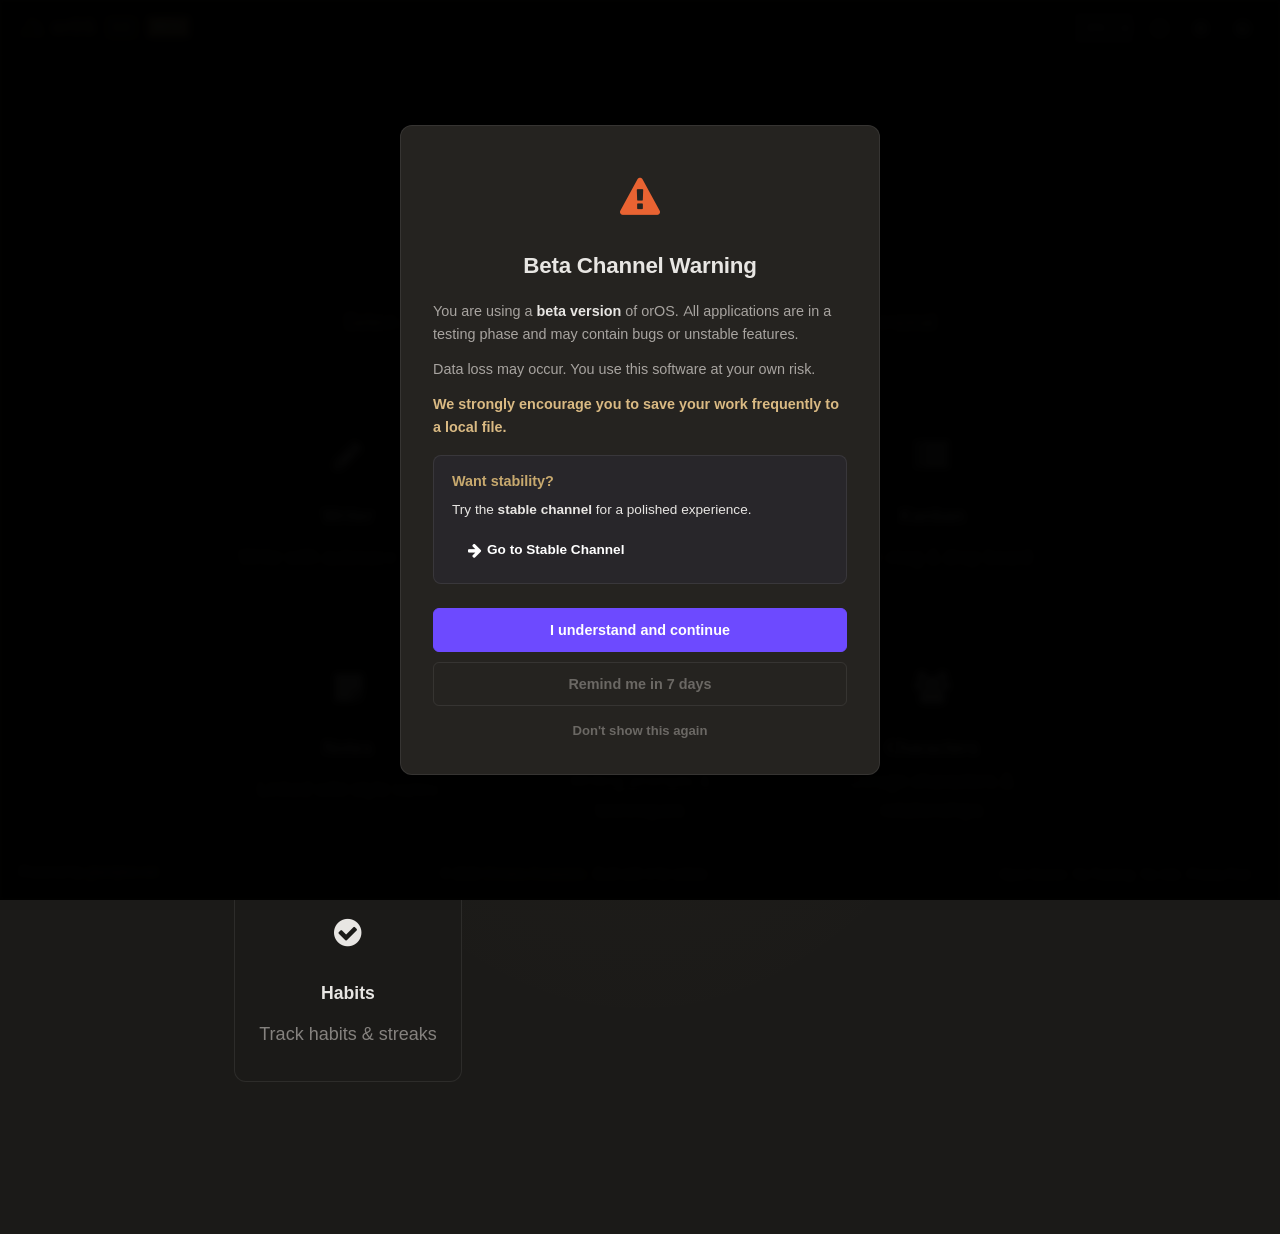
==== commit 714f75ee: "Update" ====
--- a/index.html
+++ b/index.html
@@ -579,9 +579,9 @@
         <div class="channel-switch-box">
           <span class="channel-switch-label">Want stability?</span>
           <span class="channel-switch-text">
-            Try the <strong>stable channel</strong> for a polished experience with fewer bugs.
+            Try the <strong>stable channel</strong> for a polished experience.
           </span>
-          <a href="index.html" id="beta-to-stable-link" class="channel-switch-link" target="_blank">
+          <a href="https://useoros.online" id="beta-to-stable-link" class="channel-switch-link" target="_blank">
             <i class="fa fa-arrow-right channel-switch-icon"></i> Go to Stable Channel
           </a>
         </div>
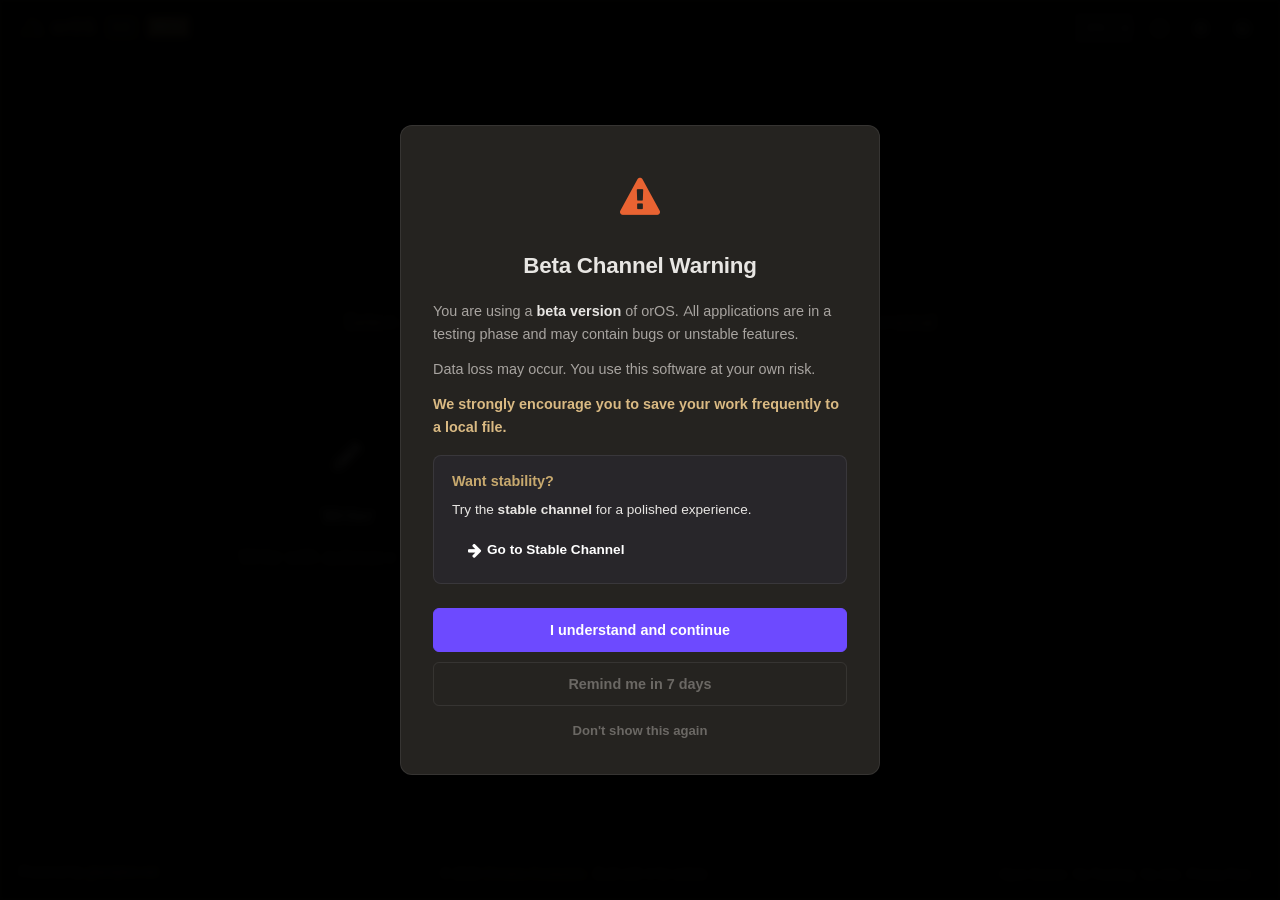
==== commit 57db58ff: "Update" ====
--- a/index.html
+++ b/index.html
@@ -35,8 +35,6 @@
   <meta name="rating" content="general">
 
   <!-- Resource Hints -->
-  <link rel="preconnect" href="https://koulaxizis.github.io">
-  <link rel="dns-prefetch" href="https://koulaxizis.github.io">
   <link rel="prefetch" href="assets/js/writer.js" as="script">
   <link rel="prefetch" href="assets/js/converter.js" as="script">
   <link rel="prefetch" href="assets/js/kanban.js" as="script">
@@ -90,7 +88,7 @@
   <link rel="preload" href="assets/fonts/nunito-regular.woff2" as="font" type="font/woff2" crossorigin>
   <link rel="preload" href="assets/fonts/nunito-medium.woff2" as="font" type="font/woff2" crossorigin>
   <link rel="preload" href="assets/fonts/nunito-semibold.woff2" as="font" type="font/woff2" crossorigin>
-  <link rel="preload" href="assets/fonts/nunito-bold.woff2" as="font type="font/woff2" crossorigin>
+  <link rel="preload" href="assets/fonts/nunito-bold.woff2" as="font" type="font/woff2" crossorigin>
   <link rel="preload" href="assets/fonts/nunito-extrabold.woff2" as="font" type="font/woff2" crossorigin>
 
   <link rel="stylesheet" href="assets/css/icons.css">
@@ -397,7 +395,7 @@
         <p data-i18n="tools_intro">Select a tool below. All applications work offline and respect your personal data.</p>
       </div>
 
-      <div class="tools-grid">
+            <div class="tools-grid">
         <div class="tool-card-wrapper">
           <a href="writer.html" class="tool-card" aria-label="Open Writer — rich text editor with autosave">
             <div class="tool-icon"><i class="fa fa-pencil"></i></div>
@@ -408,6 +406,7 @@
             <i class="fa fa-question-circle"></i>
           </button>
         </div>
+        <!--
         <a href="converter.html" class="tool-card" aria-label="Open Case Converter — text transformation tool">
           <div class="tool-icon"><i class="fa fa-text-width"></i></div>
           <h2 class="tool-name" data-i18n="converter_name">Case Converter</h2>
@@ -438,6 +437,7 @@
           <h2 class="tool-name" data-i18n="habits_name">Habits</h2>
           <p class="tool-desc" data-i18n="habits_desc">Track habits &amp; streaks</p>
         </a>
+        -->
       </div>
     </div>
   </section>
@@ -450,7 +450,7 @@
         <button class="dialog-close" id="btn-close-writer-features"><i class="fa fa-times"></i></button>
       </div>
       <div class="dialog-body">
-        <ul class="help-list" style="columns:2;column-gap:32px;line-height:2;">
+                <ul class="help-list" style="columns:2;column-gap:32px;line-height:2;">
           <li>Multiple document tabs</li>
           <li>Auto-save on every keystroke</li>
           <li>Writing goals with lock option</li>
@@ -467,10 +467,12 @@
           <li>Quick format menu (Alt + Right-click)</li>
           <li>Smart typography (auto-convert quotes, symbols)</li>
           <li>Custom auto-correction rules</li>
-          <li>Typewriter sound effect</li>
+          <li>Page setup (A4, Letter, Legal, A3, A5, B5)</li>
+          <li>Custom header &amp; footer with page numbers</li>
+          <li>Cloud sync via Syncthing (File System Access API)</li>
           <li>Ctrl+Click links open in new tab</li>
-          <li>Import .txt, .md, .rtf, .html</li>
-          <li>Export to .txt, .md, .html, .rtf, .pdf</li>
+          <li>Import .txt, .md, .rtf, .html, .docx, .orosdoc</li>
+          <li>Export to .txt, .md, .html, .rtf, .pdf, .docx, .orosdoc</li>
           <li>Database export (settings + all documents)</li>
         </ul>
       </div>
@@ -490,8 +492,8 @@
       <div class="settings-body">
         <div class="toggles-container">
   <div class="toggle-row">
-    <span class="toggle-label" data-i18n="install_app">Install as App</span>
-    <button class="btn-install" id="btn-install" disabled data-i18n="install_app">Install</button>
+    <span class="toggle-label" data-i18n="install_app_label">Install as App</span>
+<button class="btn-install" id="btn-install" disabled data-i18n="install_app">Install</button>
   </div>
 </div>
       </div>
@@ -728,15 +730,10 @@
         // Set correct stable link based on baseHref
         var stableLink = document.getElementById('beta-to-stable-link');
         if (stableLink) {
-          var base = getBaseHref();
-          if (base && base.indexOf('/beta/') !== -1) {
-            // Currently in beta repo → link to parent (stable)
-            stableLink.href = '../index.html';
-          } else if (base === '/') {
-            stableLink.href = '/oros/index.html';
-          } else {
-            stableLink.href = 'index.html';
-          }
+          // The href is already set correctly in the HTML
+          // (https://useoros.online for beta → stable,
+          //  https://koulaxizis.github.io/oros-beta/ for stable → beta)
+          // No JS override needed — let the HTML href stand.
         }
       }
 
@@ -865,15 +862,5 @@
     })();
   </script>
 
-  <script>
-    if ('serviceWorker' in navigator) {
-      window.addEventListener('load', function() {
-        navigator.serviceWorker.register('service-worker.js').catch(function(err) {
-          console.warn('SW registration failed:', err);
-        });
-      });
-    }
-  </script>
-
 </body>
 </html>
--- a/assets/css/icons.css
+++ b/assets/css/icons.css
@@ -193,4 +193,16 @@
 .fa-bookmark-o:before     { content: '\f097'; }
 .fa-camera:before          { content: '\f030'; }
 .fa-paragraph:before       { content: '\f1dd'; }
-.fa-video-camera:before { content: '\f03d'; }+.fa-video-camera:before { content: '\f03d'; }
+
+/* ===== CLOUD SYNC ===== */
+.fa-cloud-upload:before   { content: '\f0ee'; }
+.fa-cloud-download:before { content: '\f0ed'; }
+.fa-plug:before           { content: '\f1e6'; }
+.fa-chain-broken:before   { content: '\f127'; }
+
+/* ===== EXPORT DROPDOWN — MISSING ICONS ===== */
+.fa-markdown:before       { content: '\f60f'; }
+.fa-html5:before          { content: '\f13b'; }
+.fa-file-code-o:before    { content: '\f1c9'; }
+.fa-file-archive-o:before { content: '\f1c6'; }
--- a/assets/css/style.css
+++ b/assets/css/style.css
@@ -1317,4 +1317,10 @@
 body.landing-page .zen-toggle,
 body.landing-page [id*="zen"]:not(.hero):not(.hero *) {
   display: none !important;
+}
+
+.header-btn.syncing i { animation: syncSpin 1s linear infinite; }
+@keyframes syncSpin {
+  from { transform: rotate(0deg); }
+  to   { transform: rotate(360deg); }
 }
